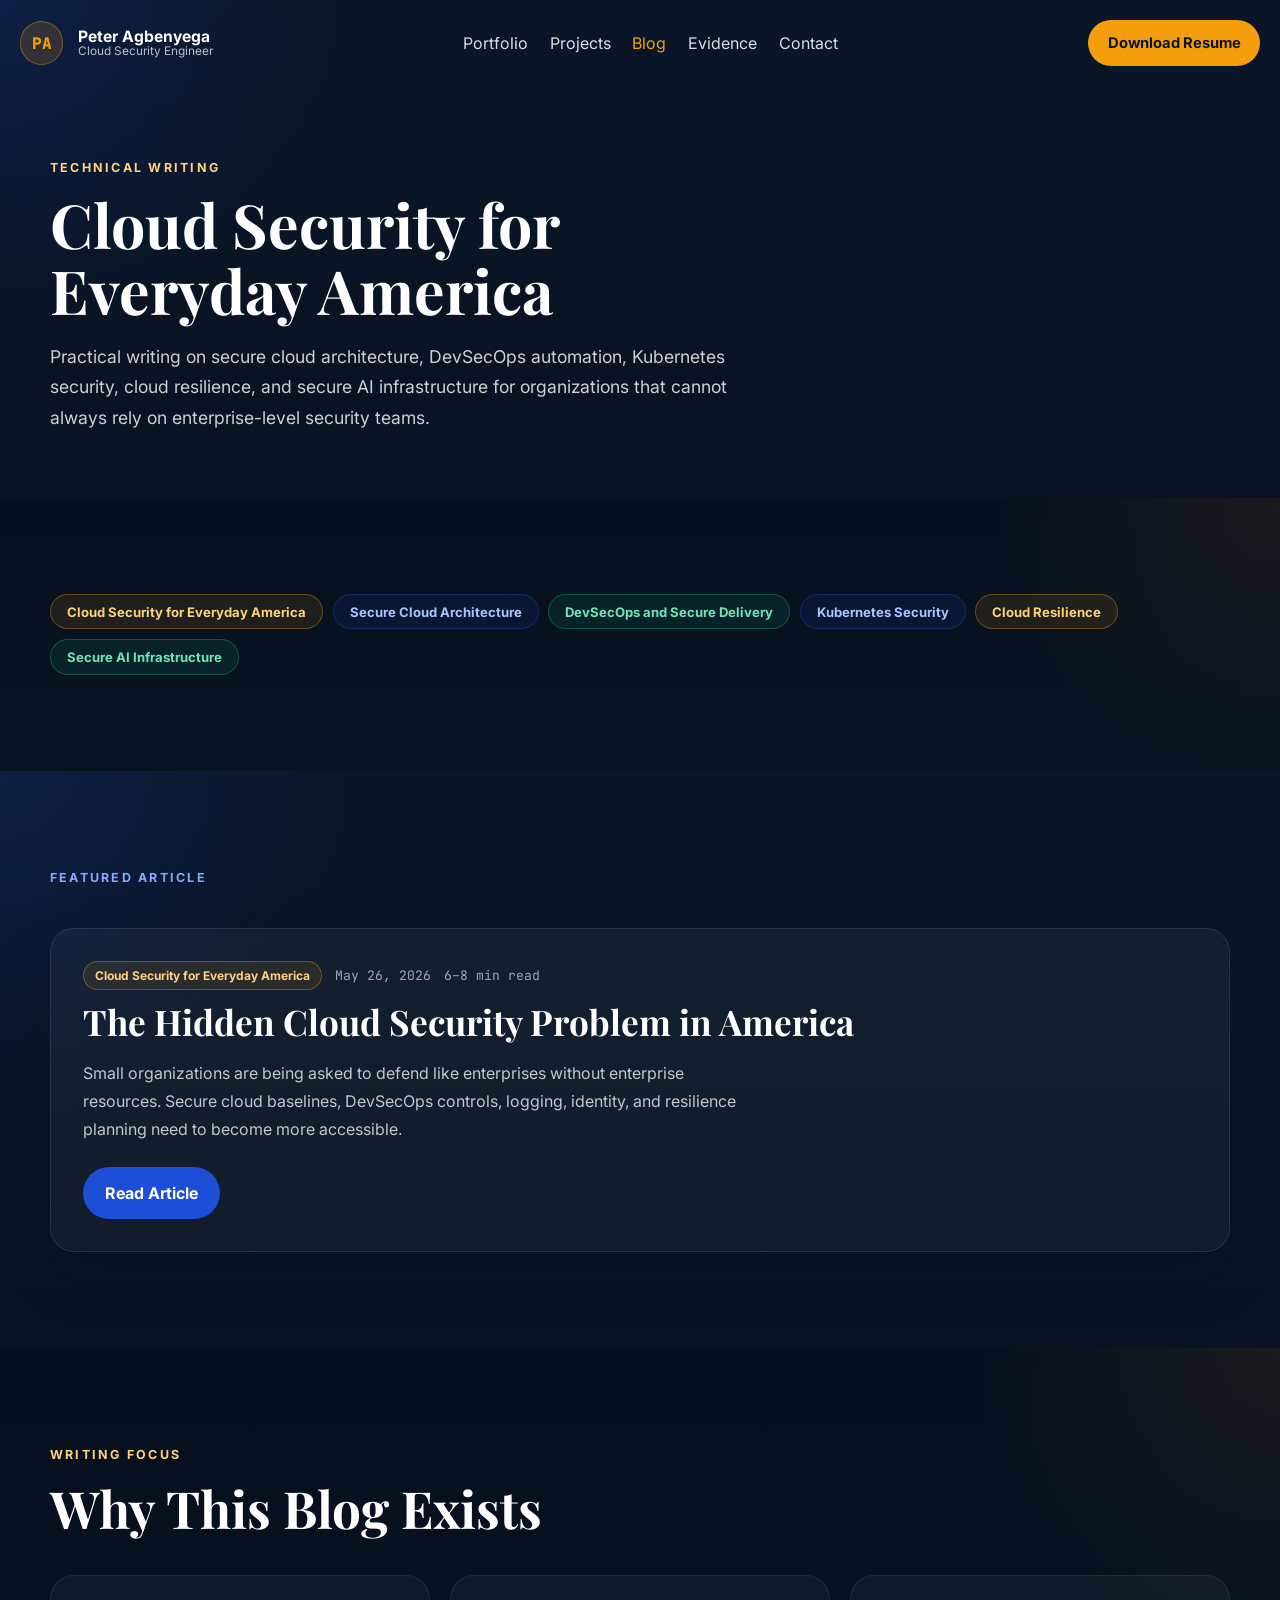
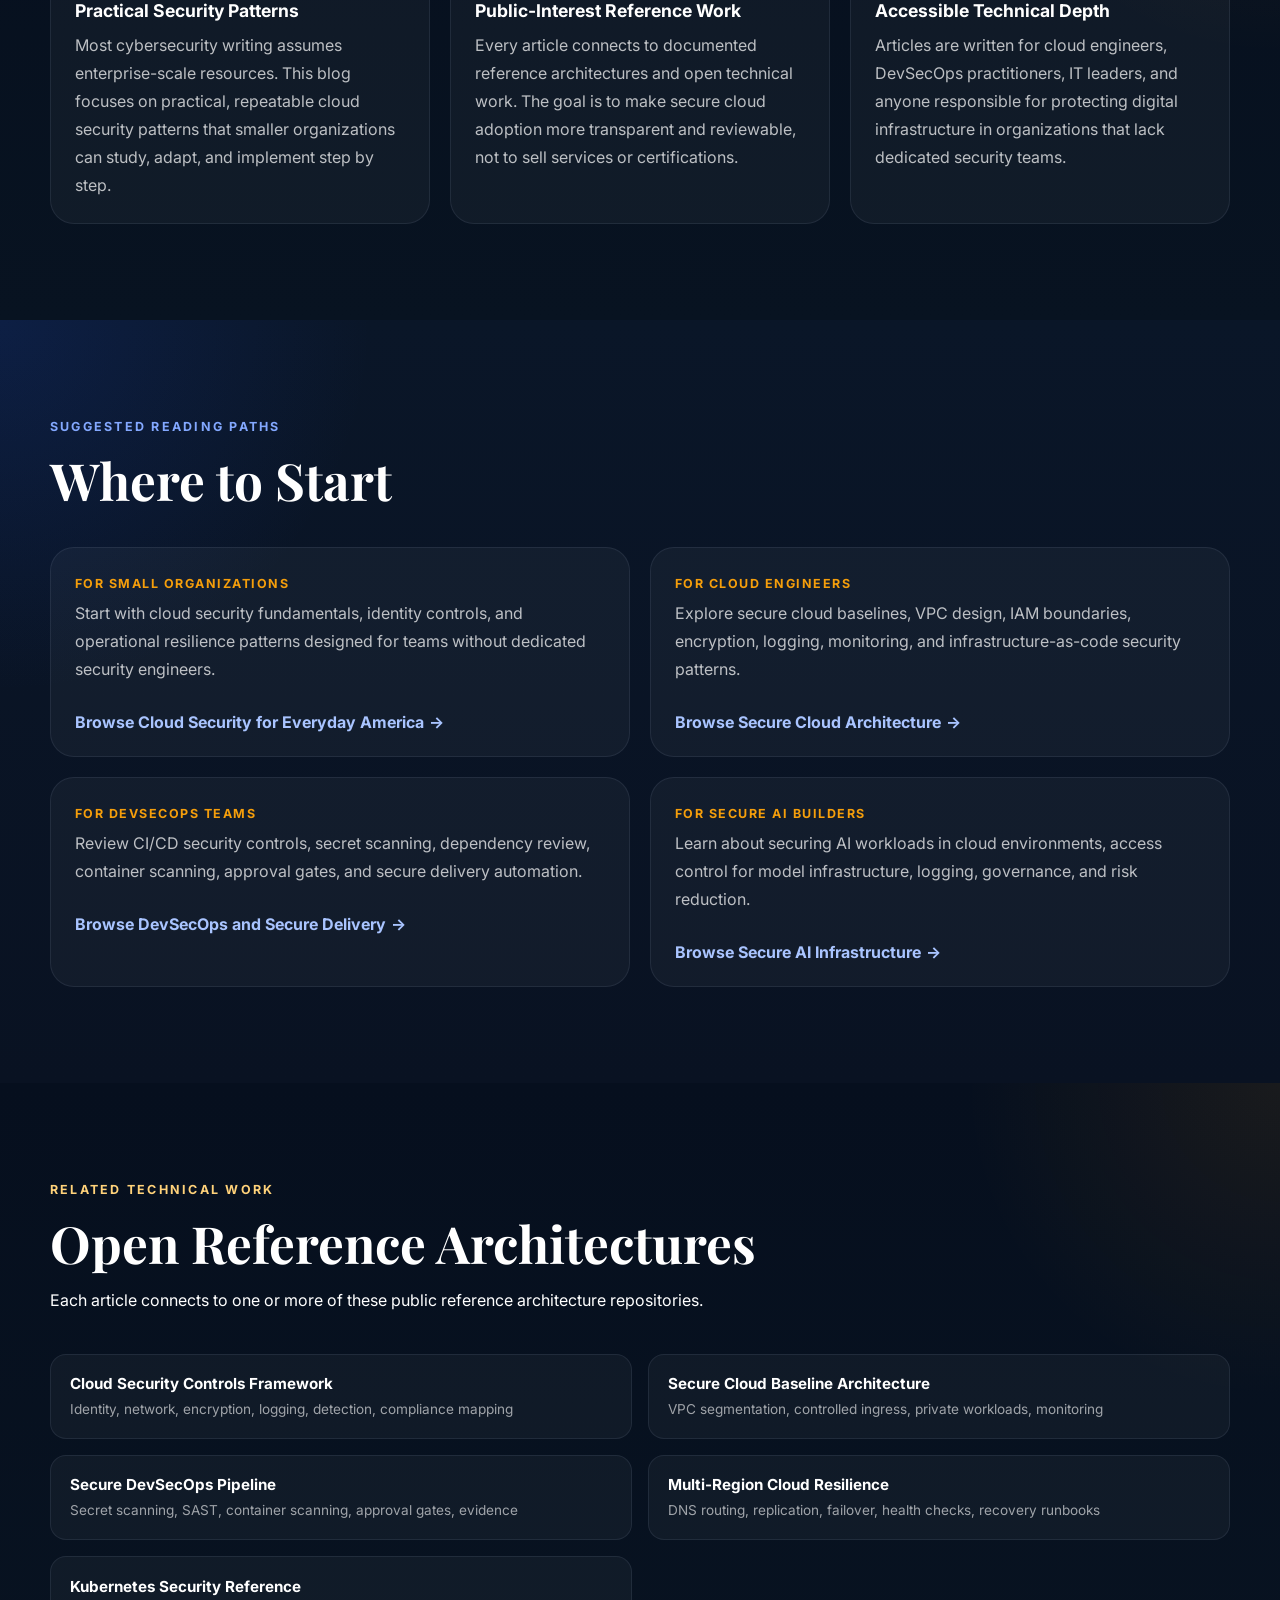
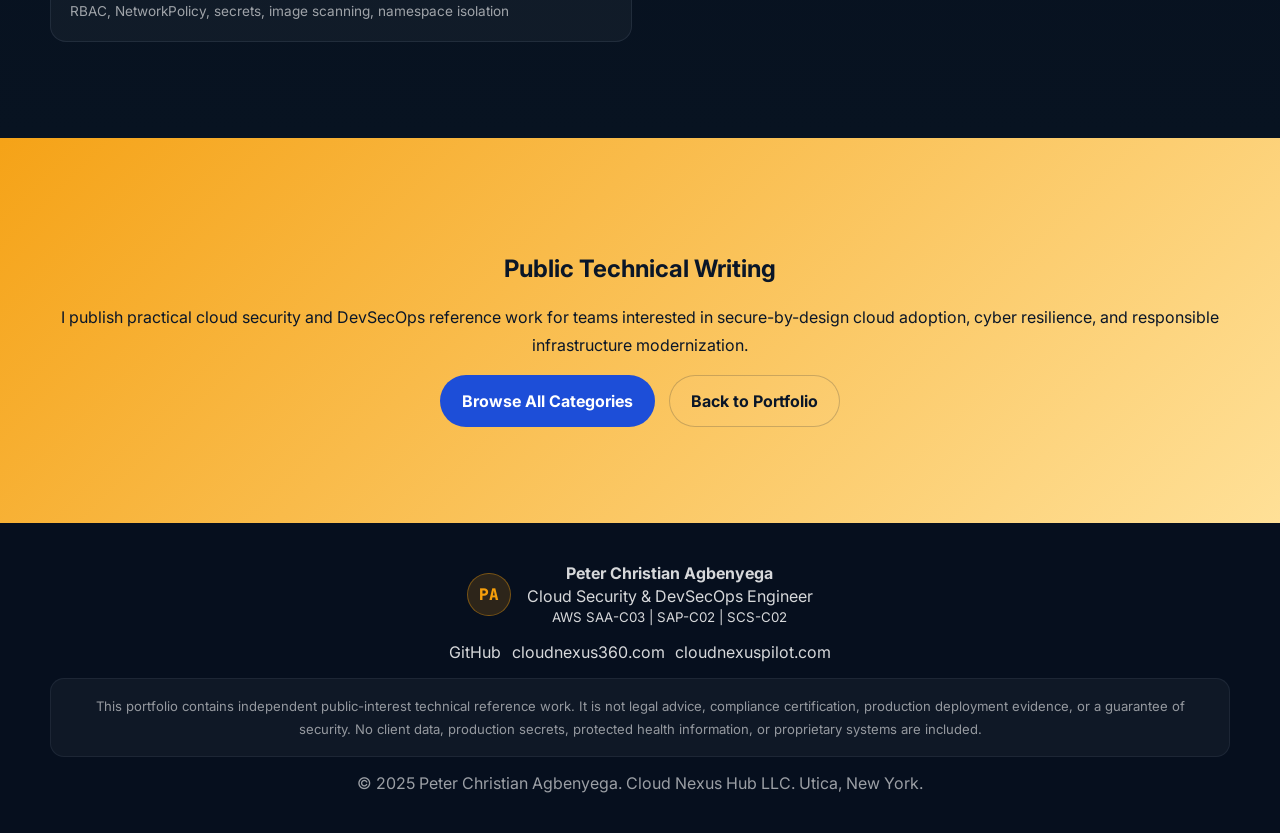
==== blog.html @ 797df0f1 "Add technical blog and upgrade portfolio evidence design" ====
<!DOCTYPE html>
<html lang="en">
  <head>
    <meta charset="UTF-8" />
    <meta name="viewport" content="width=device-width, initial-scale=1.0" />
    <title>Blog — Cloud Security for Everyday America | Peter Christian Agbenyega</title>
    <meta
      name="description"
      content="Practical cloud security, DevSecOps, Kubernetes security, resilience, and secure AI infrastructure writing by Peter Christian Agbenyega."
    />
    <meta property="og:title" content="Blog — Cloud Security for Everyday America" />
    <meta
      property="og:description"
      content="Practical cloud security, DevSecOps, Kubernetes security, resilience, and secure AI infrastructure writing by Peter Christian Agbenyega."
    />
    <meta property="og:type" content="website" />
    <meta property="og:url" content="https://petercagbenyega.com/blog.html" />
    <meta property="og:site_name" content="Peter Christian Agbenyega" />
    <meta name="twitter:card" content="summary" />
    <meta name="twitter:title" content="Blog — Cloud Security for Everyday America" />
    <meta
      name="twitter:description"
      content="Practical cloud security, DevSecOps, Kubernetes security, resilience, and secure AI infrastructure writing by Peter Christian Agbenyega."
    />
    <link rel="canonical" href="https://petercagbenyega.com/blog.html" />
    <link rel="preconnect" href="https://fonts.googleapis.com" />
    <link rel="preconnect" href="https://fonts.gstatic.com" crossorigin />
    <link
      href="https://fonts.googleapis.com/css2?family=Inter:wght@400;500;600;700;800&amp;family=JetBrains+Mono:wght@400;600&amp;family=Playfair+Display:wght@600;700;800&amp;display=swap"
      rel="stylesheet"
    />
    <link rel="stylesheet" href="style.css" />
  </head>
  <body>
    <div class="page-shell">
      <header class="site-header scrolled" id="top">
        <nav class="nav">
          <a class="brand" href="/" aria-label="Peter Agbenyega home">
            <span class="brand-mark">PA</span>
            <span class="brand-copy">
              <strong>Peter Agbenyega</strong>
              <small>Cloud Security Engineer</small>
            </span>
          </a>
          <button
            class="menu-toggle"
            type="button"
            aria-expanded="false"
            aria-controls="mobile-menu"
          >
            <span></span>
            <span></span>
            <span></span>
          </button>
          <div class="nav-links">
            <a href="/">Portfolio</a>
            <a href="/#projects">Projects</a>
            <a href="/blog.html" class="nav-active">Blog</a>
            <a href="/#evidence-portfolio">Evidence</a>
            <a href="/#contact">Contact</a>
          </div>
          <a class="button button-gold button-small" href="assets/resume/Peter_Agbenyega_Resume.pdf">
            Download Resume
          </a>
        </nav>
        <div class="mobile-menu" id="mobile-menu">
          <a href="/">Portfolio</a>
          <a href="/#projects">Projects</a>
          <a href="/blog.html" class="nav-active">Blog</a>
          <a href="/#evidence-portfolio">Evidence</a>
          <a href="/#contact">Contact</a>
          <a class="button button-gold" href="assets/resume/Peter_Agbenyega_Resume.pdf">Download Resume</a>
        </div>
      </header>

      <main>
        <section class="blog-hero section-dark">
          <div class="container">
            <p class="eyebrow eyebrow-gold">Technical Writing</p>
            <h1>Cloud Security for Everyday America</h1>
            <p class="blog-hero-subtitle">
              Practical writing on secure cloud architecture, DevSecOps automation,
              Kubernetes security, cloud resilience, and secure AI infrastructure
              for organizations that cannot always rely on enterprise-level security teams.
            </p>
          </div>
        </section>

        <section class="section section-dark-deep">
          <div class="container">
            <div class="category-chips">
              <a class="category-chip chip-gold" href="blog/categories.html#cloud-security-everyday">Cloud Security for Everyday America</a>
              <a class="category-chip chip-electric" href="blog/categories.html#secure-cloud-arch">Secure Cloud Architecture</a>
              <a class="category-chip chip-success" href="blog/categories.html#devsecops">DevSecOps and Secure Delivery</a>
              <a class="category-chip chip-electric" href="blog/categories.html#kubernetes">Kubernetes Security</a>
              <a class="category-chip chip-gold" href="blog/categories.html#resilience">Cloud Resilience</a>
              <a class="category-chip chip-success" href="blog/categories.html#secure-ai">Secure AI Infrastructure</a>
            </div>
          </div>
        </section>

        <section class="section section-dark" id="featured">
          <div class="container">
            <div class="section-heading">
              <p class="eyebrow eyebrow-electric">Featured Article</p>
            </div>
            <article class="featured-article-card">
              <div class="featured-article-meta">
                <span class="category-chip chip-gold chip-small">Cloud Security for Everyday America</span>
                <span class="article-date">May 26, 2026</span>
                <span class="article-read-time">6–8 min read</span>
              </div>
              <h2>The Hidden Cloud Security Problem in America</h2>
              <p class="featured-article-subtitle">
                Small organizations are being asked to defend like enterprises without
                enterprise resources. Secure cloud baselines, DevSecOps controls, logging,
                identity, and resilience planning need to become more accessible.
              </p>
              <a class="button button-electric" href="blog/day-1-hidden-cloud-security-gap.html">
                Read Article
              </a>
            </article>
          </div>
        </section>

        <section class="section section-dark-deep" id="writing-focus">
          <div class="container">
            <div class="section-heading">
              <p class="eyebrow eyebrow-gold">Writing Focus</p>
              <h2>Why This Blog Exists</h2>
            </div>
            <div class="writing-focus-grid">
              <article class="writing-focus-card">
                <h3>Practical Security Patterns</h3>
                <p>
                  Most cybersecurity writing assumes enterprise-scale resources. This blog
                  focuses on practical, repeatable cloud security patterns that smaller
                  organizations can study, adapt, and implement step by step.
                </p>
              </article>
              <article class="writing-focus-card">
                <h3>Public-Interest Reference Work</h3>
                <p>
                  Every article connects to documented reference architectures and open
                  technical work. The goal is to make secure cloud adoption more transparent
                  and reviewable, not to sell services or certifications.
                </p>
              </article>
              <article class="writing-focus-card">
                <h3>Accessible Technical Depth</h3>
                <p>
                  Articles are written for cloud engineers, DevSecOps practitioners, IT
                  leaders, and anyone responsible for protecting digital infrastructure in
                  organizations that lack dedicated security teams.
                </p>
              </article>
            </div>
          </div>
        </section>

        <section class="section section-dark" id="reading-paths">
          <div class="container">
            <div class="section-heading">
              <p class="eyebrow eyebrow-electric">Suggested Reading Paths</p>
              <h2>Where to Start</h2>
            </div>
            <div class="reading-path-grid">
              <article class="reading-path-card">
                <span class="reading-path-label">For Small Organizations</span>
                <p>
                  Start with cloud security fundamentals, identity controls, and operational
                  resilience patterns designed for teams without dedicated security engineers.
                </p>
                <a class="text-link" href="blog/categories.html#cloud-security-everyday">
                  Browse Cloud Security for Everyday America
                </a>
              </article>
              <article class="reading-path-card">
                <span class="reading-path-label">For Cloud Engineers</span>
                <p>
                  Explore secure cloud baselines, VPC design, IAM boundaries, encryption,
                  logging, monitoring, and infrastructure-as-code security patterns.
                </p>
                <a class="text-link" href="blog/categories.html#secure-cloud-arch">
                  Browse Secure Cloud Architecture
                </a>
              </article>
              <article class="reading-path-card">
                <span class="reading-path-label">For DevSecOps Teams</span>
                <p>
                  Review CI/CD security controls, secret scanning, dependency review,
                  container scanning, approval gates, and secure delivery automation.
                </p>
                <a class="text-link" href="blog/categories.html#devsecops">
                  Browse DevSecOps and Secure Delivery
                </a>
              </article>
              <article class="reading-path-card">
                <span class="reading-path-label">For Secure AI Builders</span>
                <p>
                  Learn about securing AI workloads in cloud environments, access control
                  for model infrastructure, logging, governance, and risk reduction.
                </p>
                <a class="text-link" href="blog/categories.html#secure-ai">
                  Browse Secure AI Infrastructure
                </a>
              </article>
            </div>
          </div>
        </section>

        <section class="section section-dark-deep" id="related-work">
          <div class="container">
            <div class="section-heading">
              <p class="eyebrow eyebrow-gold">Related Technical Work</p>
              <h2>Open Reference Architectures</h2>
              <p>
                Each article connects to one or more of these public reference
                architecture repositories.
              </p>
            </div>
            <div class="related-work-grid">
              <a class="related-work-card" href="https://github.com/Peter-Agbenyega/cloud-security-controls-framework">
                <strong>Cloud Security Controls Framework</strong>
                <span>Identity, network, encryption, logging, detection, compliance mapping</span>
              </a>
              <a class="related-work-card" href="https://github.com/Peter-Agbenyega/secure-cloud-baseline-architecture">
                <strong>Secure Cloud Baseline Architecture</strong>
                <span>VPC segmentation, controlled ingress, private workloads, monitoring</span>
              </a>
              <a class="related-work-card" href="https://github.com/Peter-Agbenyega/secure-devsecops-pipeline-reference-architecture">
                <strong>Secure DevSecOps Pipeline</strong>
                <span>Secret scanning, SAST, container scanning, approval gates, evidence</span>
              </a>
              <a class="related-work-card" href="https://github.com/Peter-Agbenyega/multi-region-cloud-resilience-architecture">
                <strong>Multi-Region Cloud Resilience</strong>
                <span>DNS routing, replication, failover, health checks, recovery runbooks</span>
              </a>
              <a class="related-work-card" href="https://github.com/Peter-Agbenyega/kubernetes-security-reference-architecture">
                <strong>Kubernetes Security Reference</strong>
                <span>RBAC, NetworkPolicy, secrets, image scanning, namespace isolation</span>
              </a>
            </div>
          </div>
        </section>

        <section class="section section-gold" id="blog-cta">
          <div class="container contact-section">
            <h2>Public Technical Writing</h2>
            <p>
              I publish practical cloud security and DevSecOps reference work for teams
              interested in secure-by-design cloud adoption, cyber resilience, and
              responsible infrastructure modernization.
            </p>
            <div class="cta-row" style="justify-content: center;">
              <a class="button button-electric" href="blog/categories.html">Browse All Categories</a>
              <a class="button button-outline" style="border-color: rgba(10,22,40,0.2); color: var(--navy);" href="/">Back to Portfolio</a>
            </div>
          </div>
        </section>
      </main>

      <footer class="site-footer">
        <div class="container">
          <div class="footer-brand">
            <span class="brand-mark">PA</span>
            <div>
              <strong>Peter Christian Agbenyega</strong>
              <p>Cloud Security &amp; DevSecOps Engineer</p>
              <small>AWS SAA-C03 | SAP-C02 | SCS-C02</small>
            </div>
          </div>
          <div class="footer-links">
            <a href="https://github.com/Peter-Agbenyega">GitHub</a>
            <a href="https://cloudnexus360.com">cloudnexus360.com</a>
            <a href="https://cloudnexuspilot.com">cloudnexuspilot.com</a>
          </div>
          <p class="footer-disclaimer">
            This portfolio contains independent public-interest technical reference work. It is
            not legal advice, compliance certification, production deployment
            evidence, or a guarantee of security. No client data, production secrets, protected
            health information, or proprietary systems are included.
          </p>
          <p class="footer-note">
            &copy; 2025 Peter Christian Agbenyega. Cloud Nexus Hub LLC. Utica, New York.
          </p>
        </div>
      </footer>
    </div>
    <script src="script.js"></script>
  </body>
</html>
---- style.css ----
:root {
  --navy: #0a1628;
  --navy-deep: #060f1e;
  --electric: #1d4ed8;
  --gold: #f59e0b;
  --white: #ffffff;
  --off-white: #f8fafc;
  --success: #10b981;
  --text: #1e293b;
  --muted: #64748b;
  --line: rgba(148, 163, 184, 0.18);
  --shadow: 0 22px 60px rgba(6, 15, 30, 0.18);
  --radius: 24px;
  --radius-sm: 16px;
  --transition: 240ms ease;
}

*,
*::before,
*::after {
  box-sizing: border-box;
}

html {
  scroll-behavior: smooth;
}

body {
  margin: 0;
  font-family: "Inter", sans-serif;
  color: var(--text);
  background:
    radial-gradient(circle at top right, rgba(29, 78, 216, 0.06), transparent 30%),
    linear-gradient(180deg, #ffffff 0%, var(--off-white) 100%);
  overflow-x: hidden;
}

a {
  color: inherit;
  text-decoration: none;
}

img,
svg {
  display: block;
  max-width: 100%;
}

.page-shell {
  min-height: 100vh;
}

.container {
  width: min(1180px, calc(100% - 2rem));
  margin: 0 auto;
}

.section {
  padding: 6rem 0;
  position: relative;
}

.section-light {
  background: var(--off-white);
}

.section-dark {
  background:
    radial-gradient(circle at top left, rgba(29, 78, 216, 0.16), transparent 25%),
    linear-gradient(180deg, var(--navy) 0%, #091222 100%);
  color: var(--white);
}

.section-dark-deep {
  background:
    radial-gradient(circle at top right, rgba(245, 158, 11, 0.08), transparent 22%),
    linear-gradient(180deg, var(--navy-deep) 0%, #081321 100%);
  color: var(--white);
}

.section-gold {
  background:
    linear-gradient(135deg, rgba(245, 158, 11, 0.95), rgba(255, 223, 147, 0.96));
  color: var(--navy);
}

.section-heading {
  max-width: 780px;
  margin-bottom: 2.5rem;
}

.section-heading h2,
.content-panel h2,
.hero-copy h1 {
  font-family: "Playfair Display", serif;
  line-height: 1.04;
  margin: 0;
}

.section-heading h2,
.content-panel h2 {
  font-size: clamp(2rem, 4vw, 3.35rem);
  margin-bottom: 1rem;
}

.section-heading p,
.content-panel p,
.hero-copy p,
.project-card p,
.commercial-card p,
.repo-card p,
.contact-section p {
  line-height: 1.75;
}

.eyebrow {
  margin: 0 0 1rem;
  text-transform: uppercase;
  letter-spacing: 0.18em;
  font-size: 0.78rem;
  font-weight: 700;
  color: var(--muted);
}

.eyebrow-gold {
  color: #ffd27a;
}

.eyebrow-electric {
  color: #83a8ff;
}

.site-header {
  position: fixed;
  inset: 0 0 auto;
  z-index: 20;
  transition: background var(--transition), box-shadow var(--transition), backdrop-filter var(--transition);
}

.site-header.scrolled {
  background: rgba(6, 15, 30, 0.92);
  backdrop-filter: blur(14px);
  box-shadow: 0 12px 30px rgba(6, 15, 30, 0.28);
}

.nav {
  width: min(1240px, calc(100% - 2rem));
  margin: 0 auto;
  min-height: 86px;
  display: flex;
  align-items: center;
  justify-content: space-between;
  gap: 1rem;
}

.brand {
  display: flex;
  align-items: center;
  gap: 0.9rem;
  color: var(--white);
  min-width: 0;
}

.brand-mark {
  width: 2.7rem;
  height: 2.7rem;
  border-radius: 999px;
  display: inline-grid;
  place-items: center;
  background: rgba(245, 158, 11, 0.16);
  border: 1px solid rgba(245, 158, 11, 0.38);
  color: var(--gold);
  font-weight: 800;
  font-family: "JetBrains Mono", monospace;
}

.brand-copy {
  display: grid;
  line-height: 1.1;
}

.brand-copy strong {
  font-size: 0.98rem;
}

.brand-copy small {
  color: rgba(255, 255, 255, 0.72);
  font-size: 0.74rem;
}

.nav-links {
  display: flex;
  align-items: center;
  gap: 1.35rem;
  color: rgba(255, 255, 255, 0.86);
}

.nav-links a:hover,
.text-link:hover,
.contact-inline a:hover,
.footer-links a:hover {
  color: var(--gold);
}

.button {
  display: inline-flex;
  align-items: center;
  justify-content: center;
  border-radius: 999px;
  padding: 0.95rem 1.3rem;
  border: 1px solid transparent;
  transition: transform var(--transition), background var(--transition), border-color var(--transition), color var(--transition);
  font-weight: 700;
}

.button:hover {
  transform: translateY(-2px);
}

.button-small {
  padding: 0.8rem 1.15rem;
  font-size: 0.92rem;
}

.button-gold {
  background: var(--gold);
  color: var(--navy);
}

.button-electric {
  background: var(--electric);
  color: var(--white);
}

.button-outline {
  border-color: rgba(255, 255, 255, 0.22);
  background: rgba(255, 255, 255, 0.03);
  color: var(--white);
}

.menu-toggle,
.mobile-menu {
  display: none;
}

.hero {
  min-height: 100vh;
  display: flex;
  align-items: center;
  overflow: hidden;
  padding-top: 7rem;
  padding-bottom: 4rem;
}

.hero-network {
  position: absolute;
  inset: 0;
  opacity: 0.7;
}

#particle-network {
  width: 100%;
  height: 100%;
}

.hero-grid {
  position: relative;
  z-index: 1;
  display: grid;
  grid-template-columns: minmax(0, 1.3fr) minmax(320px, 0.9fr);
  gap: 2rem;
  align-items: center;
}

.hero-copy h1 {
  font-size: clamp(3rem, 8vw, 5.6rem);
  color: var(--white);
  margin-bottom: 1rem;
}

.hero-subtitle {
  font-size: clamp(1.25rem, 2.8vw, 1.75rem);
  font-weight: 700;
  color: #7ea4ff;
  margin: 0 0 1.5rem;
}

.badge-row,
.tech-badges,
.project-meta,
.repo-meta,
.contact-inline,
.footer-links {
  display: flex;
  flex-wrap: wrap;
  gap: 0.65rem;
}

.badge,
.tech-badges span,
.tag,
.repo-meta span {
  border-radius: 999px;
  padding: 0.5rem 0.8rem;
  font-size: 0.82rem;
  border: 1px solid rgba(148, 163, 184, 0.22);
}

.badge {
  background: rgba(255, 255, 255, 0.06);
  color: rgba(255, 255, 255, 0.92);
}

.hero-mission {
  color: rgba(255, 255, 255, 0.85);
  max-width: 48rem;
  margin: 1.6rem 0 2rem;
  font-size: 1.04rem;
}

.cta-row,
.center-actions {
  display: flex;
  flex-wrap: wrap;
  gap: 0.9rem;
}

.hero-stats {
  display: grid;
  grid-template-columns: repeat(2, minmax(0, 1fr));
  gap: 1rem;
}

.stat-card {
  background: rgba(255, 255, 255, 0.05);
  border: 1px solid rgba(148, 163, 184, 0.16);
  padding: 1.35rem;
  border-radius: var(--radius-sm);
  box-shadow: var(--shadow);
}

.stat-card-gold {
  border-color: rgba(245, 158, 11, 0.44);
}

.stat-card-electric {
  border-color: rgba(29, 78, 216, 0.44);
}

.stat-card-success {
  border-color: rgba(16, 185, 129, 0.44);
}

.stat-card-slate {
  border-color: rgba(255, 255, 255, 0.14);
}

.stat-number {
  font-size: clamp(2rem, 4vw, 3rem);
  color: var(--white);
  display: block;
  font-weight: 800;
}

.stat-text {
  font-family: "Playfair Display", serif;
}

.stat-label {
  display: block;
  color: var(--white);
  font-weight: 700;
  margin-top: 0.4rem;
}

.stat-card small {
  color: rgba(255, 255, 255, 0.68);
  display: block;
  margin-top: 0.4rem;
}

.two-column {
  display: grid;
  grid-template-columns: repeat(2, minmax(0, 1fr));
  gap: 1.5rem;
}

.content-panel,
.project-card,
.commercial-card,
.repo-card,
.profile-panel,
.pipeline-shell {
  border-radius: var(--radius);
  border: 1px solid var(--line);
  box-shadow: var(--shadow);
}

.content-panel {
  background: var(--white);
  padding: 2rem;
}

.content-panel-accent {
  background:
    radial-gradient(circle at top right, rgba(29, 78, 216, 0.08), transparent 30%),
    #fdfefe;
}

.impact-stats {
  display: grid;
  grid-template-columns: repeat(3, minmax(0, 1fr));
  gap: 1rem;
  margin-top: 1.5rem;
}

.impact-stats div {
  padding: 1.15rem;
  border-radius: 18px;
  background: #fff8e8;
  border: 1px solid rgba(245, 158, 11, 0.16);
}

.impact-stats strong {
  display: block;
  font-size: 1.75rem;
  color: #b45309;
  margin-bottom: 0.35rem;
}

.source-note {
  display: flex;
  flex-wrap: wrap;
  gap: 0.65rem;
  margin-top: 1.5rem;
  font-size: 0.83rem;
  color: var(--muted);
}

.source-note a {
  color: var(--electric);
}

.source-note-wide {
  color: rgba(255, 255, 255, 0.76);
}

.source-note-wide a {
  color: #a9c4ff;
}

.project-grid,
.commercial-grid,
.evidence-grid,
.repo-grid,
.contact-grid {
  display: grid;
  gap: 1.25rem;
}

.project-grid,
.repo-grid {
  grid-template-columns: repeat(2, minmax(0, 1fr));
}

.commercial-grid {
  grid-template-columns: repeat(2, minmax(0, 1fr));
}

.evidence-grid {
  grid-template-columns: repeat(3, minmax(0, 1fr));
}

.project-card {
  background: rgba(255, 255, 255, 0.05);
  padding: 0 1.35rem 1.35rem;
  position: relative;
  overflow: hidden;
  transition: transform var(--transition), box-shadow var(--transition), border-color var(--transition);
}

.project-card:hover {
  transform: translateY(-8px);
  border-color: rgba(245, 158, 11, 0.4);
  box-shadow: 0 30px 70px rgba(245, 158, 11, 0.12);
}

.project-card-top {
  height: 4px;
  border-radius: 0 0 999px 999px;
  margin: 0 -1.35rem 1.25rem;
}

.border-electric {
  background: linear-gradient(90deg, #1d4ed8, #8bb0ff);
}

.border-success {
  background: linear-gradient(90deg, #10b981, #97f0cc);
}

.border-gold {
  background: linear-gradient(90deg, #f59e0b, #ffd27a);
}

.project-card h3,
.commercial-card h3,
.repo-card h3,
.pipeline-columns h3 {
  margin: 0 0 0.8rem;
}

.project-card h3 {
  color: var(--white);
  font-family: "Playfair Display", serif;
  font-size: 1.5rem;
}

.project-alias,
.repo-alias {
  margin: 0 0 0.75rem;
  font: 600 0.8rem/1.4 "JetBrains Mono", monospace;
  letter-spacing: 0.02em;
  color: rgba(169, 196, 255, 0.82);
}

.project-card p,
.commercial-card p,
.repo-card p {
  color: rgba(255, 255, 255, 0.78);
}

.tech-badges span,
.tag {
  background: rgba(255, 255, 255, 0.06);
  color: rgba(255, 255, 255, 0.88);
}

.tag-gold {
  background: rgba(245, 158, 11, 0.14);
  border-color: rgba(245, 158, 11, 0.34);
}

.tag-success {
  background: rgba(16, 185, 129, 0.14);
  border-color: rgba(16, 185, 129, 0.34);
}

.tag-electric {
  background: rgba(29, 78, 216, 0.14);
  border-color: rgba(29, 78, 216, 0.34);
}

.tag-outline-gold {
  border-color: rgba(245, 158, 11, 0.38);
  color: #ffd27a;
}

.project-diagram {
  background: rgba(6, 15, 30, 0.68);
  border-radius: 18px;
  padding: 0.7rem;
  margin-bottom: 1.15rem;
  border: 1px solid rgba(148, 163, 184, 0.14);
}

.project-diagram svg {
  width: 100%;
  height: auto;
}

.project-diagram text {
  font: 600 10px/1.2 "JetBrains Mono", monospace;
  fill: rgba(255, 255, 255, 0.86);
}

.project-diagram .diagram-title {
  font: 700 12px/1.2 "JetBrains Mono", monospace;
  letter-spacing: 0.04em;
  fill: #ffd27a;
}

.project-diagram .diagram-label {
  font: 600 9px/1.2 "JetBrains Mono", monospace;
  fill: rgba(169, 196, 255, 0.9);
}

.diagram-caption {
  margin: 0 0 0.9rem;
  font-size: 0.8rem;
  color: rgba(255, 255, 255, 0.62);
}

.diagram-node,
.diagram-layer {
  fill: rgba(29, 78, 216, 0.12);
  stroke: rgba(125, 164, 255, 0.82);
  stroke-width: 1.4;
}

.diagram-node-gold {
  fill: rgba(245, 158, 11, 0.1);
  stroke: rgba(245, 158, 11, 0.86);
}

.diagram-node-success,
.diagram-layer {
  fill: rgba(16, 185, 129, 0.08);
  stroke: rgba(16, 185, 129, 0.8);
}

.diagram-arrow {
  fill: none;
  stroke: rgba(255, 255, 255, 0.74);
  stroke-width: 1.7;
  stroke-linecap: round;
}

.diagram-arrow.dashed {
  stroke-dasharray: 5 4;
}

.aws-boundary,
.zone,
.tier,
.service-box,
.service-node,
.gateway,
.mini-stage {
  fill: rgba(29, 78, 216, 0.12);
  stroke: rgba(125, 164, 255, 0.9);
  stroke-width: 1.6;
}

.public-tier,
.gold-stage,
.gateway,
.security-icon path:first-child {
  fill: rgba(245, 158, 11, 0.1);
  stroke: rgba(245, 158, 11, 0.88);
}

.private-tier,
.electric-stage,
.module-box,
.control-plane,
.pipeline-box {
  fill: rgba(29, 78, 216, 0.12);
}

.data-tier,
.state-box,
.monitor-box,
.region-box,
.success-stage {
  fill: rgba(16, 185, 129, 0.08);
  stroke: rgba(16, 185, 129, 0.85);
}

.org-box,
.policy-box,
.client-box {
  fill: rgba(245, 158, 11, 0.08);
}

.arrow-line {
  fill: none;
  stroke: rgba(255, 255, 255, 0.76);
  stroke-width: 1.8;
  stroke-linecap: round;
}

.arrow-line.dashed {
  stroke-dasharray: 5 4;
}

.security-icon path {
  fill: none;
  stroke: rgba(245, 158, 11, 0.88);
  stroke-width: 1.5;
  stroke-linejoin: round;
}

.project-diagram .flow-step {
  transition: transform var(--transition), filter var(--transition), opacity var(--transition);
  transform-origin: center;
}

.project-card:hover .project-diagram .flow-step {
  animation: pulse-step 2.4s linear infinite;
}

.project-card:hover .project-diagram .flow-step:nth-child(2n) {
  animation-delay: 0.18s;
}

.project-card:hover .project-diagram .flow-step:nth-child(3n) {
  animation-delay: 0.36s;
}

@keyframes pulse-step {
  0%,
  100% {
    opacity: 0.85;
    filter: drop-shadow(0 0 0 rgba(245, 158, 11, 0));
    transform: scale(1);
  }
  50% {
    opacity: 1;
    filter: drop-shadow(0 0 10px rgba(245, 158, 11, 0.24));
    transform: scale(1.03);
  }
}

.text-link {
  display: inline-flex;
  align-items: center;
  gap: 0.3rem;
  margin-top: 1rem;
  color: #a9c4ff;
  font-weight: 700;
}

.text-link::after {
  content: "->";
}

.pipeline-shell {
  padding: 1.5rem;
  background: rgba(255, 255, 255, 0.04);
}

.pipeline-track {
  display: grid;
  grid-template-columns: repeat(15, minmax(0, 1fr));
  gap: 0.7rem;
  align-items: center;
}

.pipeline-stage {
  background: rgba(255, 255, 255, 0.05);
  border: 1px solid rgba(148, 163, 184, 0.16);
  border-radius: 18px;
  padding: 1rem 0.8rem;
  min-height: 124px;
  display: grid;
  align-content: start;
  gap: 0.4rem;
  transition: transform var(--transition), border-color var(--transition), background var(--transition);
}

.pipeline-stage.active {
  transform: translateY(-4px);
  border-color: rgba(245, 158, 11, 0.5);
  background: rgba(245, 158, 11, 0.08);
}

.pipeline-stage.stage-electric.active {
  border-color: rgba(29, 78, 216, 0.5);
  background: rgba(29, 78, 216, 0.12);
}

.pipeline-stage.stage-success.active {
  border-color: rgba(16, 185, 129, 0.5);
  background: rgba(16, 185, 129, 0.12);
}

.pipeline-stage strong,
.pipeline-stage small {
  color: var(--white);
}

.pipeline-icon {
  width: 2rem;
  height: 2rem;
  border-radius: 999px;
  display: inline-grid;
  place-items: center;
  background: rgba(255, 255, 255, 0.1);
  font-family: "JetBrains Mono", monospace;
}

.pipeline-connector {
  text-align: center;
  color: rgba(255, 255, 255, 0.56);
  font-size: 0.78rem;
}

.pipeline-columns {
  display: grid;
  grid-template-columns: repeat(3, minmax(0, 1fr));
  gap: 1rem;
  margin-top: 1.5rem;
}

.pipeline-columns div {
  padding: 1.2rem;
  border-radius: 18px;
  background: rgba(255, 255, 255, 0.04);
  border: 1px solid rgba(148, 163, 184, 0.12);
}

.pipeline-columns ul,
.evidence-card ul {
  margin: 0;
  padding-left: 1.15rem;
}

.cert-list,
.skill-group {
  display: grid;
  gap: 1rem;
}

.cert-card {
  padding: 1.2rem;
  border-radius: 18px;
  border: 1px solid rgba(148, 163, 184, 0.18);
  background: #ffffff;
}

.cert-gold {
  border-color: rgba(245, 158, 11, 0.36);
}

.cert-electric {
  border-color: rgba(29, 78, 216, 0.34);
}

.cert-card strong,
.education-box strong {
  display: block;
  margin-bottom: 0.4rem;
}

.cert-card span,
.cert-card small,
.education-box span,
.education-box small {
  display: block;
  color: var(--muted);
}

.skill-group h3 {
  margin: 0;
}

.skill-bar {
  display: grid;
  grid-template-columns: minmax(0, 220px) minmax(0, 1fr) 54px;
  align-items: center;
  gap: 0.85rem;
}

.skill-bar span {
  font-size: 0.95rem;
  font-weight: 600;
}

.skill-bar div {
  height: 10px;
  border-radius: 999px;
  overflow: hidden;
  background: rgba(148, 163, 184, 0.18);
}

.skill-bar i {
  display: block;
  width: 0;
  height: 100%;
  border-radius: inherit;
  background: linear-gradient(90deg, var(--electric), var(--gold));
  transition: width 1s cubic-bezier(0.2, 0.8, 0.2, 1);
}

.education-box {
  margin-top: 1.5rem;
  padding: 1.35rem;
  border-radius: 18px;
  background: linear-gradient(135deg, rgba(29, 78, 216, 0.08), rgba(245, 158, 11, 0.1));
  border: 1px solid rgba(29, 78, 216, 0.16);
}

.commercial-card,
.repo-card,
.profile-panel {
  background: rgba(255, 255, 255, 0.05);
  padding: 1.5rem;
}

.impact-banner {
  margin-top: 1.5rem;
  padding: 1.3rem 1.4rem;
  text-align: center;
  border-radius: var(--radius);
  background: linear-gradient(135deg, #ffd27a, #ffe8b2);
  color: var(--navy);
  font-weight: 700;
  box-shadow: var(--shadow);
}

.evidence-card {
  padding: 1.45rem;
  border-radius: var(--radius);
  background: rgba(255, 255, 255, 0.04);
  border: 1px solid rgba(148, 163, 184, 0.12);
}

.evidence-icon {
  display: inline-grid;
  place-items: center;
  width: 2.7rem;
  height: 2.7rem;
  border-radius: 999px;
  margin-bottom: 1rem;
  font-family: "JetBrains Mono", monospace;
  color: var(--gold);
  background: rgba(245, 158, 11, 0.12);
}

.repo-card {
  background: #ffffff;
  color: var(--text);
}

.repo-card p {
  color: var(--muted);
}

.repo-card .repo-alias {
  color: var(--electric);
}

.repo-meta span {
  background: rgba(29, 78, 216, 0.08);
  color: var(--text);
  border-color: rgba(29, 78, 216, 0.1);
}

.open-source-note {
  margin-top: 1.6rem;
  color: var(--muted);
}

.about-grid {
  align-items: center;
}

.profile-panel {
  color: var(--white);
  text-align: center;
}

.profile-placeholder {
  width: min(320px, 70vw);
  aspect-ratio: 1;
  margin: 0 auto 1.25rem;
  border-radius: 50%;
  display: grid;
  place-items: center;
  background:
    radial-gradient(circle at 30% 30%, rgba(245, 158, 11, 0.18), transparent 30%),
    linear-gradient(180deg, #0f2748, #081321);
  border: 2px solid rgba(245, 158, 11, 0.6);
  font: 700 4rem/1 "Playfair Display", serif;
  color: #ffd27a;
}

.contact-inline a {
  color: #a9c4ff;
  font-weight: 700;
}

.contact-section {
  text-align: center;
}

.contact-grid {
  grid-template-columns: repeat(3, minmax(0, 1fr));
  margin-top: 1.5rem;
}

.contact-card {
  background: rgba(10, 22, 40, 0.08);
  border: 1px solid rgba(10, 22, 40, 0.12);
  border-radius: 22px;
  padding: 1.35rem;
  display: grid;
  gap: 0.4rem;
  transition: transform var(--transition), background var(--transition);
}

.contact-card:hover {
  transform: translateY(-4px);
  background: rgba(10, 22, 40, 0.12);
}

.site-footer {
  padding: 2.5rem 0;
  background: var(--navy-deep);
  color: rgba(255, 255, 255, 0.84);
}

.footer-brand {
  display: flex;
  align-items: center;
  gap: 1rem;
  justify-content: center;
  text-align: center;
  margin-bottom: 1rem;
}

.footer-brand p,
.footer-note {
  margin: 0.2rem 0 0;
}

.footer-links {
  justify-content: center;
  margin-bottom: 1rem;
}

.footer-note {
  text-align: center;
  color: rgba(255, 255, 255, 0.6);
}

.reveal {
  opacity: 0;
  transform: translateY(28px);
  transition: opacity 0.8s ease, transform 0.8s ease;
}

.reveal.visible {
  opacity: 1;
  transform: translateY(0);
}

@media (max-width: 1080px) {
  .hero-grid,
  .two-column,
  .project-grid,
  .commercial-grid,
  .evidence-grid,
  .repo-grid,
  .contact-grid,
  .pipeline-columns {
    grid-template-columns: 1fr;
  }

  .hero-stats,
  .impact-stats {
    grid-template-columns: repeat(2, minmax(0, 1fr));
  }

  .pipeline-track {
    grid-template-columns: 1fr;
  }

  .pipeline-connector {
    padding: 0.25rem 0;
  }
}

@media (max-width: 820px) {
  .nav {
    display: grid;
    grid-template-columns: minmax(0, 1fr) auto;
  }

  .brand {
    min-width: 0;
    overflow: hidden;
  }

  .nav-links,
  .nav .button-small {
    display: none;
  }

  .menu-toggle {
    display: inline-grid;
    gap: 0.28rem;
    background: transparent;
    border: 1px solid rgba(255, 255, 255, 0.18);
    border-radius: 999px;
    width: 2.7rem;
    height: 2.7rem;
    place-items: center;
    padding: 0;
    margin-left: auto;
  }

  .menu-toggle span {
    width: 1.55rem;
    height: 2px;
    background: var(--white);
    border-radius: 999px;
  }

  .mobile-menu {
    position: fixed;
    inset: 86px 1rem auto;
    display: grid;
    gap: 1rem;
    padding: 1.4rem;
    border-radius: 24px;
    background: rgba(6, 15, 30, 0.96);
    border: 1px solid rgba(148, 163, 184, 0.12);
    transform: translateY(-10px);
    opacity: 0;
    pointer-events: none;
    transition: opacity var(--transition), transform var(--transition);
  }

  .mobile-menu.open {
    opacity: 1;
    pointer-events: auto;
    transform: translateY(0);
  }

  .mobile-menu a {
    color: var(--white);
    font-weight: 600;
  }

  .hero-stats,
  .impact-stats {
    grid-template-columns: 1fr;
  }

  .skill-bar {
    grid-template-columns: 1fr;
  }
}

@media (max-width: 640px) {
  .nav {
    width: calc(100% - 1.25rem);
  }

  .container {
    width: calc(100% - 2.5rem);
  }

  .section {
    padding: 4.5rem 0;
  }

  .hero {
    padding-top: 6rem;
  }

  .content-panel,
  .project-card,
  .commercial-card,
  .repo-card,
  .pipeline-shell,
  .profile-panel {
    padding: 1.25rem;
  }

  .project-card {
    padding-top: 0;
  }

  .brand-copy small {
    display: none;
  }

  .brand-copy strong {
    font-size: 0.92rem;
    white-space: nowrap;
    overflow: hidden;
    text-overflow: ellipsis;
  }

  .hero-copy h1 {
    font-size: clamp(2.55rem, 13vw, 3.8rem);
  }

  .hero-subtitle {
    font-size: 1rem;
    line-height: 1.3;
  }

  .hero-mission {
    font-size: 0.96rem;
  }

  .hero-copy h1,
  .hero-subtitle,
  .hero-mission,
  .eyebrow {
    max-width: 100%;
    overflow-wrap: anywhere;
  }

  .hero-copy {
    max-width: 19.5rem;
  }

  .eyebrow {
    letter-spacing: 0.12em;
  }

  .badge-row {
    gap: 0.5rem;
  }

  .badge {
    font-size: 0.76rem;
  }

  .project-diagram text {
    font-size: 9px;
  }

  .project-diagram .diagram-title {
    font-size: 11px;
  }
}

/* Evidence Portfolio Grid */
.evidence-portfolio-grid {
  display: grid;
  grid-template-columns: repeat(2, minmax(0, 1fr));
  gap: 1.25rem;
}

.evidence-portfolio-card {
  background: rgba(255, 255, 255, 0.05);
  border: 1px solid var(--line);
  border-radius: var(--radius);
  padding: 1.5rem;
  box-shadow: var(--shadow);
  transition: transform var(--transition), border-color var(--transition);
}

.evidence-portfolio-card:hover {
  transform: translateY(-4px);
  border-color: rgba(245, 158, 11, 0.4);
}

.evidence-portfolio-card h3 {
  margin: 0 0 0.75rem;
  color: var(--white);
  font-family: "Playfair Display", serif;
  font-size: 1.25rem;
}

.evidence-portfolio-card p {
  color: rgba(255, 255, 255, 0.78);
  line-height: 1.75;
}

/* Professional Development Grid */
.prof-dev-grid {
  display: grid;
  grid-template-columns: repeat(3, minmax(0, 1fr));
  gap: 1.25rem;
}

.prof-dev-card {
  background: rgba(255, 255, 255, 0.05);
  border: 1px solid var(--line);
  border-radius: var(--radius);
  padding: 1.35rem;
  box-shadow: var(--shadow);
}

.prof-dev-card h3 {
  margin: 0.5rem 0 0.4rem;
  color: var(--white);
  font-size: 1.1rem;
}

.prof-dev-card small {
  color: rgba(255, 255, 255, 0.68);
}

.prof-dev-type {
  display: inline-block;
  font-size: 0.78rem;
  font-weight: 700;
  text-transform: uppercase;
  letter-spacing: 0.12em;
  color: var(--gold);
}

/* Scope and Compliance Notes */
.scope-note {
  margin-top: 1.5rem;
  padding: 1.2rem 1.4rem;
  border-radius: 18px;
  background: rgba(255, 255, 255, 0.04);
  border: 1px solid rgba(148, 163, 184, 0.12);
  color: rgba(255, 255, 255, 0.78);
  font-size: 0.95rem;
  line-height: 1.75;
}

.compliance-note {
  margin-top: 1rem;
  padding: 1rem 1.2rem;
  border-radius: 14px;
  background: rgba(16, 185, 129, 0.06);
  border: 1px solid rgba(16, 185, 129, 0.18);
  color: var(--muted);
  font-size: 0.9rem;
  line-height: 1.7;
}

/* Footer Disclaimer */
.footer-disclaimer {
  margin: 1rem 0;
  padding: 1rem 1.2rem;
  border-radius: 14px;
  background: rgba(255, 255, 255, 0.04);
  border: 1px solid rgba(148, 163, 184, 0.1);
  text-align: center;
  font-size: 0.82rem;
  color: rgba(255, 255, 255, 0.56);
  line-height: 1.7;
}

@media (max-width: 1080px) {
  .evidence-portfolio-grid,
  .prof-dev-grid {
    grid-template-columns: 1fr;
  }
}

/* ========== Blog System ========== */

.nav-active {
  color: var(--gold) !important;
}

/* Blog Hero */
.blog-hero {
  padding: 10rem 0 4rem;
}

.blog-hero h1 {
  font-family: "Playfair Display", serif;
  font-size: clamp(2.4rem, 5vw, 3.8rem);
  line-height: 1.08;
  color: var(--white);
  margin: 0 0 1.2rem;
  max-width: 720px;
}

.blog-hero-subtitle {
  color: rgba(255, 255, 255, 0.8);
  font-size: 1.1rem;
  line-height: 1.75;
  max-width: 680px;
  margin: 0;
}

/* Category Chips */
.category-chips {
  display: flex;
  flex-wrap: wrap;
  gap: 0.6rem;
}

.category-chip {
  display: inline-flex;
  align-items: center;
  padding: 0.55rem 1rem;
  border-radius: 999px;
  font-size: 0.82rem;
  font-weight: 700;
  border: 1px solid rgba(148, 163, 184, 0.2);
  transition: transform var(--transition), border-color var(--transition), background var(--transition);
}

.category-chip:hover {
  transform: translateY(-2px);
}

.chip-gold {
  background: rgba(245, 158, 11, 0.1);
  border-color: rgba(245, 158, 11, 0.35);
  color: #ffd27a;
}

.chip-electric {
  background: rgba(29, 78, 216, 0.1);
  border-color: rgba(29, 78, 216, 0.35);
  color: #a9c4ff;
}

.chip-success {
  background: rgba(16, 185, 129, 0.1);
  border-color: rgba(16, 185, 129, 0.35);
  color: #6ee7b7;
}

.chip-small {
  padding: 0.35rem 0.7rem;
  font-size: 0.75rem;
}

/* Featured Article Card */
.featured-article-card {
  background: rgba(255, 255, 255, 0.04);
  border: 1px solid rgba(148, 163, 184, 0.16);
  border-radius: var(--radius);
  padding: 2rem;
  box-shadow: var(--shadow);
  transition: transform var(--transition), border-color var(--transition);
}

.featured-article-card:hover {
  border-color: rgba(245, 158, 11, 0.35);
}

.featured-article-card h2 {
  font-family: "Playfair Display", serif;
  font-size: clamp(1.5rem, 3vw, 2.2rem);
  color: var(--white);
  margin: 0.8rem 0;
  line-height: 1.15;
}

.featured-article-meta {
  display: flex;
  flex-wrap: wrap;
  align-items: center;
  gap: 0.8rem;
}

.article-date,
.article-read-time {
  font-size: 0.82rem;
  color: rgba(255, 255, 255, 0.6);
  font-family: "JetBrains Mono", monospace;
}

.featured-article-subtitle {
  color: rgba(255, 255, 255, 0.75);
  line-height: 1.75;
  max-width: 680px;
  margin-bottom: 1.5rem;
}

/* Writing Focus Grid */
.writing-focus-grid {
  display: grid;
  grid-template-columns: repeat(3, minmax(0, 1fr));
  gap: 1.25rem;
}

.writing-focus-card {
  background: rgba(255, 255, 255, 0.04);
  border: 1px solid rgba(148, 163, 184, 0.12);
  border-radius: var(--radius);
  padding: 1.5rem;
}

.writing-focus-card h3 {
  color: var(--white);
  margin: 0 0 0.6rem;
  font-size: 1.1rem;
}

.writing-focus-card p {
  color: rgba(255, 255, 255, 0.72);
  line-height: 1.75;
  margin: 0;
}

/* Reading Path Grid */
.reading-path-grid {
  display: grid;
  grid-template-columns: repeat(2, minmax(0, 1fr));
  gap: 1.25rem;
}

.reading-path-card {
  background: rgba(255, 255, 255, 0.04);
  border: 1px solid rgba(148, 163, 184, 0.12);
  border-radius: var(--radius);
  padding: 1.5rem;
}

.reading-path-label {
  display: inline-block;
  font-size: 0.78rem;
  font-weight: 700;
  text-transform: uppercase;
  letter-spacing: 0.12em;
  color: var(--gold);
  margin-bottom: 0.5rem;
}

.reading-path-card p {
  color: rgba(255, 255, 255, 0.72);
  line-height: 1.75;
  margin: 0 0 0.8rem;
}

/* Related Work Grid */
.related-work-grid {
  display: grid;
  grid-template-columns: repeat(2, minmax(0, 1fr));
  gap: 1rem;
}

.related-work-card {
  background: rgba(255, 255, 255, 0.04);
  border: 1px solid rgba(148, 163, 184, 0.12);
  border-radius: var(--radius-sm);
  padding: 1.2rem;
  display: grid;
  gap: 0.35rem;
  transition: transform var(--transition), border-color var(--transition);
}

.related-work-card:hover {
  transform: translateY(-3px);
  border-color: rgba(245, 158, 11, 0.35);
}

.related-work-card strong {
  color: var(--white);
  font-size: 0.95rem;
}

.related-work-card span {
  color: rgba(255, 255, 255, 0.6);
  font-size: 0.85rem;
  line-height: 1.5;
}

/* Article Page */
.article-page {
  min-height: 100vh;
}

.article-header {
  padding: 10rem 0 3rem;
}

.article-back {
  display: inline-flex;
  align-items: center;
  gap: 0.4rem;
  font-size: 0.85rem;
  font-weight: 600;
  color: rgba(255, 255, 255, 0.6);
  margin-bottom: 1.5rem;
  transition: color var(--transition);
}

.article-back::before {
  content: "<-";
  font-family: "JetBrains Mono", monospace;
}

.article-back:hover {
  color: var(--gold);
}

.article-meta-row {
  display: flex;
  flex-wrap: wrap;
  align-items: center;
  gap: 0.8rem;
  margin-bottom: 1rem;
}

.article-header h1 {
  font-family: "Playfair Display", serif;
  font-size: clamp(2rem, 4.5vw, 3.2rem);
  line-height: 1.1;
  color: var(--white);
  margin: 0 0 1rem;
  max-width: 800px;
}

.article-subtitle {
  color: rgba(255, 255, 255, 0.75);
  font-size: 1.1rem;
  line-height: 1.75;
  max-width: 700px;
  margin: 0 0 1.5rem;
}

.article-author-line {
  display: flex;
  align-items: center;
  gap: 0.6rem;
  color: rgba(255, 255, 255, 0.8);
  font-weight: 600;
  font-size: 0.9rem;
}

/* Article Body */
.article-body-wrapper {
  padding: 3rem 0 4rem;
}

.article-container {
  max-width: 760px;
}

.article-body h2 {
  font-family: "Playfair Display", serif;
  font-size: 1.65rem;
  color: var(--white);
  margin: 2.5rem 0 1rem;
  line-height: 1.2;
}

.article-body h2:first-child {
  margin-top: 0;
}

.article-body p {
  color: rgba(255, 255, 255, 0.82);
  line-height: 1.85;
  margin: 0 0 1.2rem;
  font-size: 1.02rem;
}

.article-body blockquote {
  margin: 1.8rem 0;
  padding: 1.2rem 1.5rem;
  border-left: 3px solid var(--gold);
  background: rgba(245, 158, 11, 0.06);
  border-radius: 0 var(--radius-sm) var(--radius-sm) 0;
  color: rgba(255, 255, 255, 0.9);
  font-size: 1.06rem;
  font-weight: 600;
  line-height: 1.7;
}

.article-body ul,
.article-body ol {
  color: rgba(255, 255, 255, 0.82);
  line-height: 1.85;
  padding-left: 1.4rem;
  margin: 0 0 1.2rem;
}

.article-body li {
  margin-bottom: 0.5rem;
}

.article-body .foundation-list {
  list-style: none;
  padding-left: 0;
}

.article-body .foundation-list li {
  padding: 0.45rem 0;
  font-weight: 600;
  color: rgba(255, 255, 255, 0.9);
  border-bottom: 1px solid rgba(148, 163, 184, 0.1);
}

/* Article Takeaways */
.article-takeaways {
  margin-top: 3rem;
  padding: 1.8rem;
  border-radius: var(--radius);
  background: rgba(245, 158, 11, 0.06);
  border: 1px solid rgba(245, 158, 11, 0.2);
}

.article-takeaways h2 {
  font-family: "Playfair Display", serif;
  font-size: 1.4rem;
  color: #ffd27a;
  margin: 0 0 1rem;
}

.article-takeaways ul {
  margin: 0;
  padding-left: 1.3rem;
  color: rgba(255, 255, 255, 0.85);
  line-height: 1.8;
}

.article-takeaways li {
  margin-bottom: 0.5rem;
}

/* Article Related */
.article-related {
  margin-top: 3rem;
}

.article-related h2,
.article-reading-path h2 {
  font-family: "Playfair Display", serif;
  font-size: 1.4rem;
  color: var(--white);
  margin: 0 0 1.2rem;
}

.article-reading-path {
  margin-top: 2.5rem;
}

/* Author Box */
.author-box {
  margin-top: 3rem;
  padding: 1.8rem;
  border-radius: var(--radius);
  background: rgba(255, 255, 255, 0.04);
  border: 1px solid rgba(148, 163, 184, 0.14);
}

.author-box-inner {
  display: flex;
  gap: 1.2rem;
  align-items: flex-start;
}

.author-box strong {
  display: block;
  color: var(--white);
  font-size: 1.05rem;
  margin-bottom: 0.4rem;
}

.author-box p {
  color: rgba(255, 255, 255, 0.72);
  line-height: 1.7;
  margin: 0 0 0.8rem;
  font-size: 0.92rem;
}

.author-links {
  display: flex;
  gap: 1rem;
}

.author-links a {
  color: #a9c4ff;
  font-weight: 700;
  font-size: 0.88rem;
  transition: color var(--transition);
}

.author-links a:hover {
  color: var(--gold);
}

.article-back-bottom {
  margin-top: 2.5rem;
  text-align: center;
}

/* Categories Page */
.categories-grid {
  display: grid;
  grid-template-columns: repeat(2, minmax(0, 1fr));
  gap: 1.5rem;
}

.category-detail-card {
  background: rgba(255, 255, 255, 0.04);
  border: 1px solid rgba(148, 163, 184, 0.14);
  border-radius: var(--radius);
  padding: 1.8rem;
  transition: border-color var(--transition);
}

.category-detail-card:hover {
  border-color: rgba(245, 158, 11, 0.3);
}

.category-detail-card h2 {
  font-family: "Playfair Display", serif;
  font-size: 1.35rem;
  color: var(--white);
  margin: 0.6rem 0 0.8rem;
  line-height: 1.2;
}

.category-detail-card p {
  color: rgba(255, 255, 255, 0.72);
  line-height: 1.75;
  margin: 0;
}

.category-topics {
  display: flex;
  flex-wrap: wrap;
  gap: 0.45rem;
  margin-top: 1rem;
}

.category-topics span {
  padding: 0.3rem 0.6rem;
  border-radius: 999px;
  font-size: 0.75rem;
  background: rgba(255, 255, 255, 0.06);
  border: 1px solid rgba(148, 163, 184, 0.15);
  color: rgba(255, 255, 255, 0.7);
}

.category-articles {
  margin-top: 1.2rem;
  padding-top: 1rem;
  border-top: 1px solid rgba(148, 163, 184, 0.1);
}

.category-articles h4 {
  font-size: 0.82rem;
  text-transform: uppercase;
  letter-spacing: 0.1em;
  color: rgba(255, 255, 255, 0.5);
  margin: 0 0 0.5rem;
}

.category-note {
  font-size: 0.88rem;
  color: rgba(255, 255, 255, 0.5);
  font-style: italic;
}

.categories-note {
  margin-top: 2rem;
  padding: 1.5rem;
  border-radius: var(--radius);
  background: rgba(255, 255, 255, 0.03);
  border: 1px solid rgba(148, 163, 184, 0.1);
  text-align: center;
}

.categories-note p {
  color: rgba(255, 255, 255, 0.7);
  line-height: 1.75;
  margin: 0 0 0.8rem;
}

/* Blog responsive */
@media (max-width: 1080px) {
  .writing-focus-grid,
  .reading-path-grid,
  .related-work-grid,
  .categories-grid {
    grid-template-columns: 1fr;
  }
}

@media (max-width: 820px) {
  .author-box-inner {
    flex-direction: column;
    align-items: center;
    text-align: center;
  }

  .author-links {
    justify-content: center;
  }
}

@media (max-width: 640px) {
  .blog-hero {
    padding: 7rem 0 3rem;
  }

  .article-header {
    padding: 7rem 0 2rem;
  }

  .featured-article-card,
  .category-detail-card {
    padding: 1.25rem;
  }
}

/* ========== End Blog System ========== */

@media print {
  :root {
    --shadow: none;
  }

  body {
    background: #ffffff;
    color: #111827;
  }

  .site-header,
  .menu-toggle,
  .hero-network,
  .button,
  .mobile-menu {
    display: none !important;
  }

  .section,
  .hero {
    padding: 1.2rem 0;
    min-height: auto;
    background: #ffffff !important;
    color: #111827 !important;
  }

  .hero-copy h1,
  .section-heading h2,
  .content-panel h2,
  .project-card h3 {
    color: #111827 !important;
  }

  .content-panel,
  .project-card,
  .commercial-card,
  .repo-card,
  .profile-panel,
  .pipeline-shell,
  .evidence-card,
  .contact-card {
    box-shadow: none;
    border: 1px solid #cbd5e1;
    background: #ffffff !important;
    color: #111827 !important;
    break-inside: avoid;
  }

  .project-card p,
  .commercial-card p,
  .repo-card p,
  .footer-note {
    color: #334155 !important;
  }

  .reveal {
    opacity: 1 !important;
    transform: none !important;
  }
}
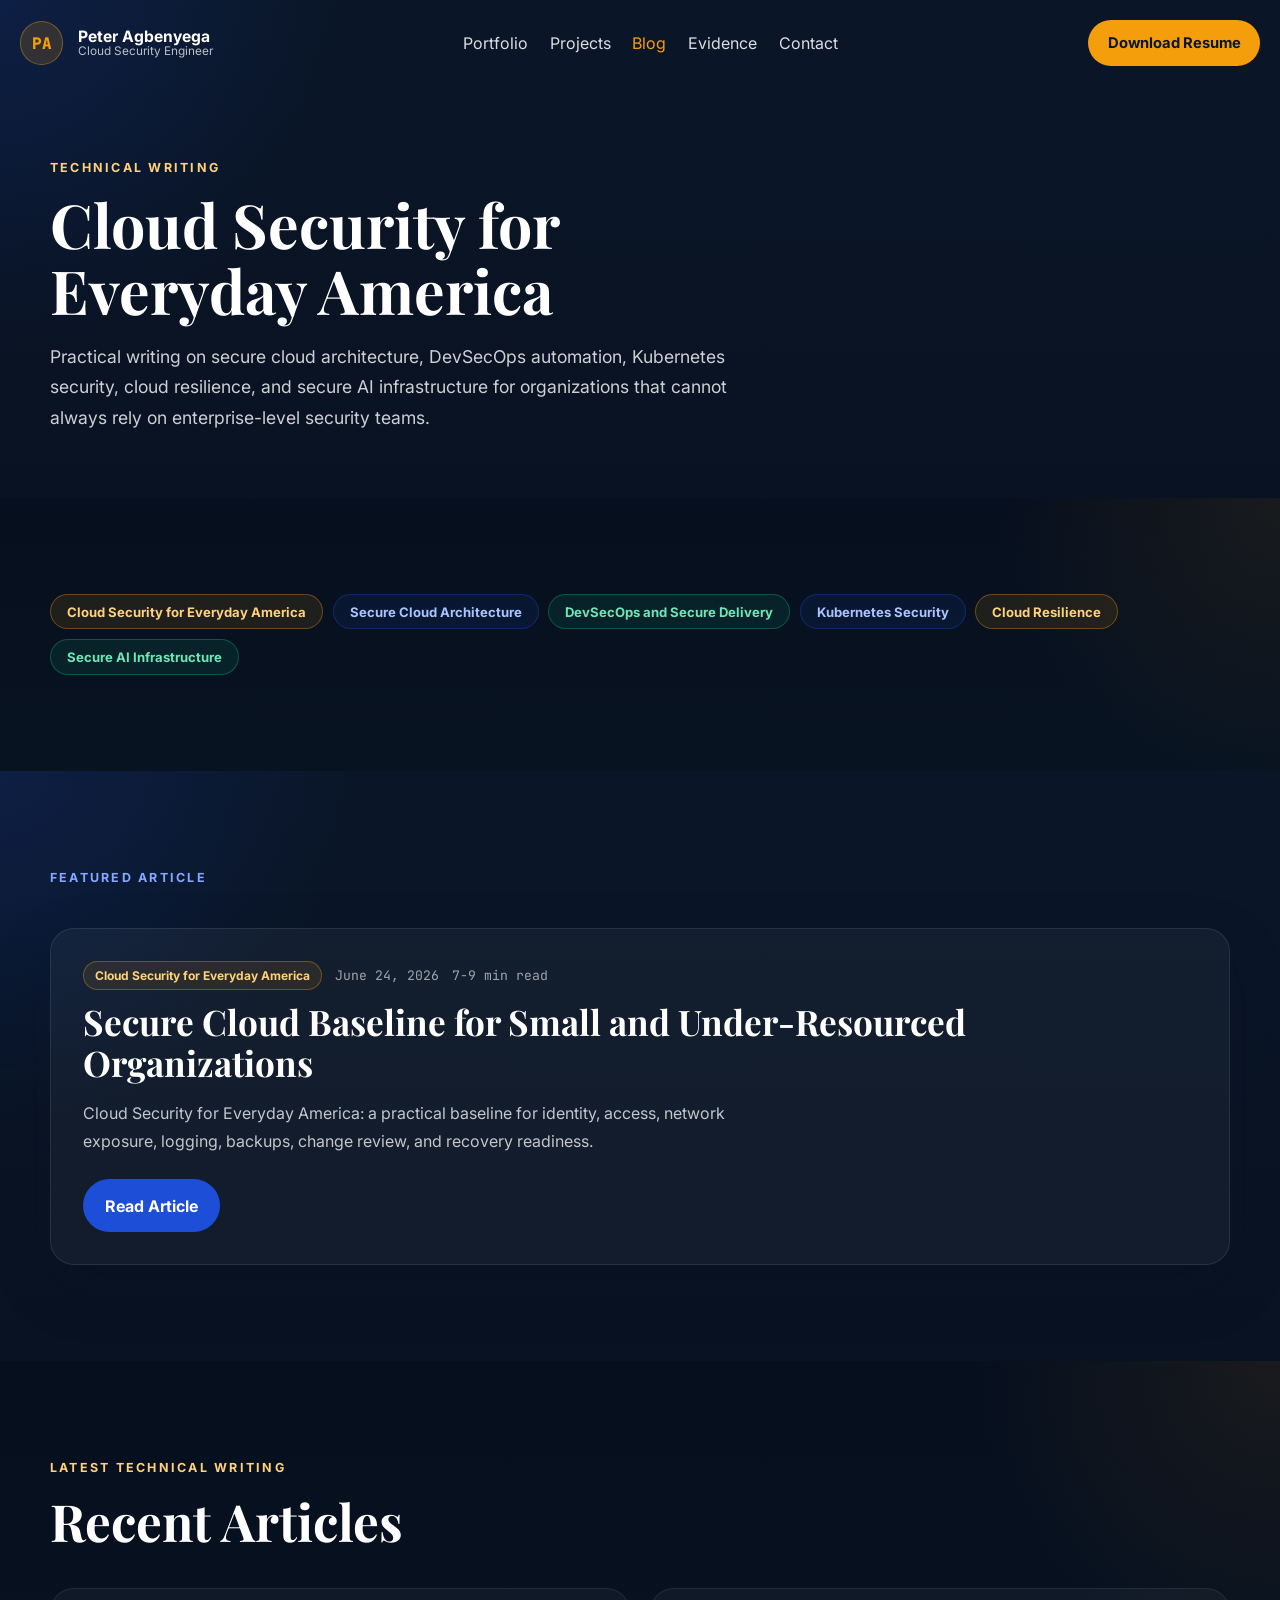
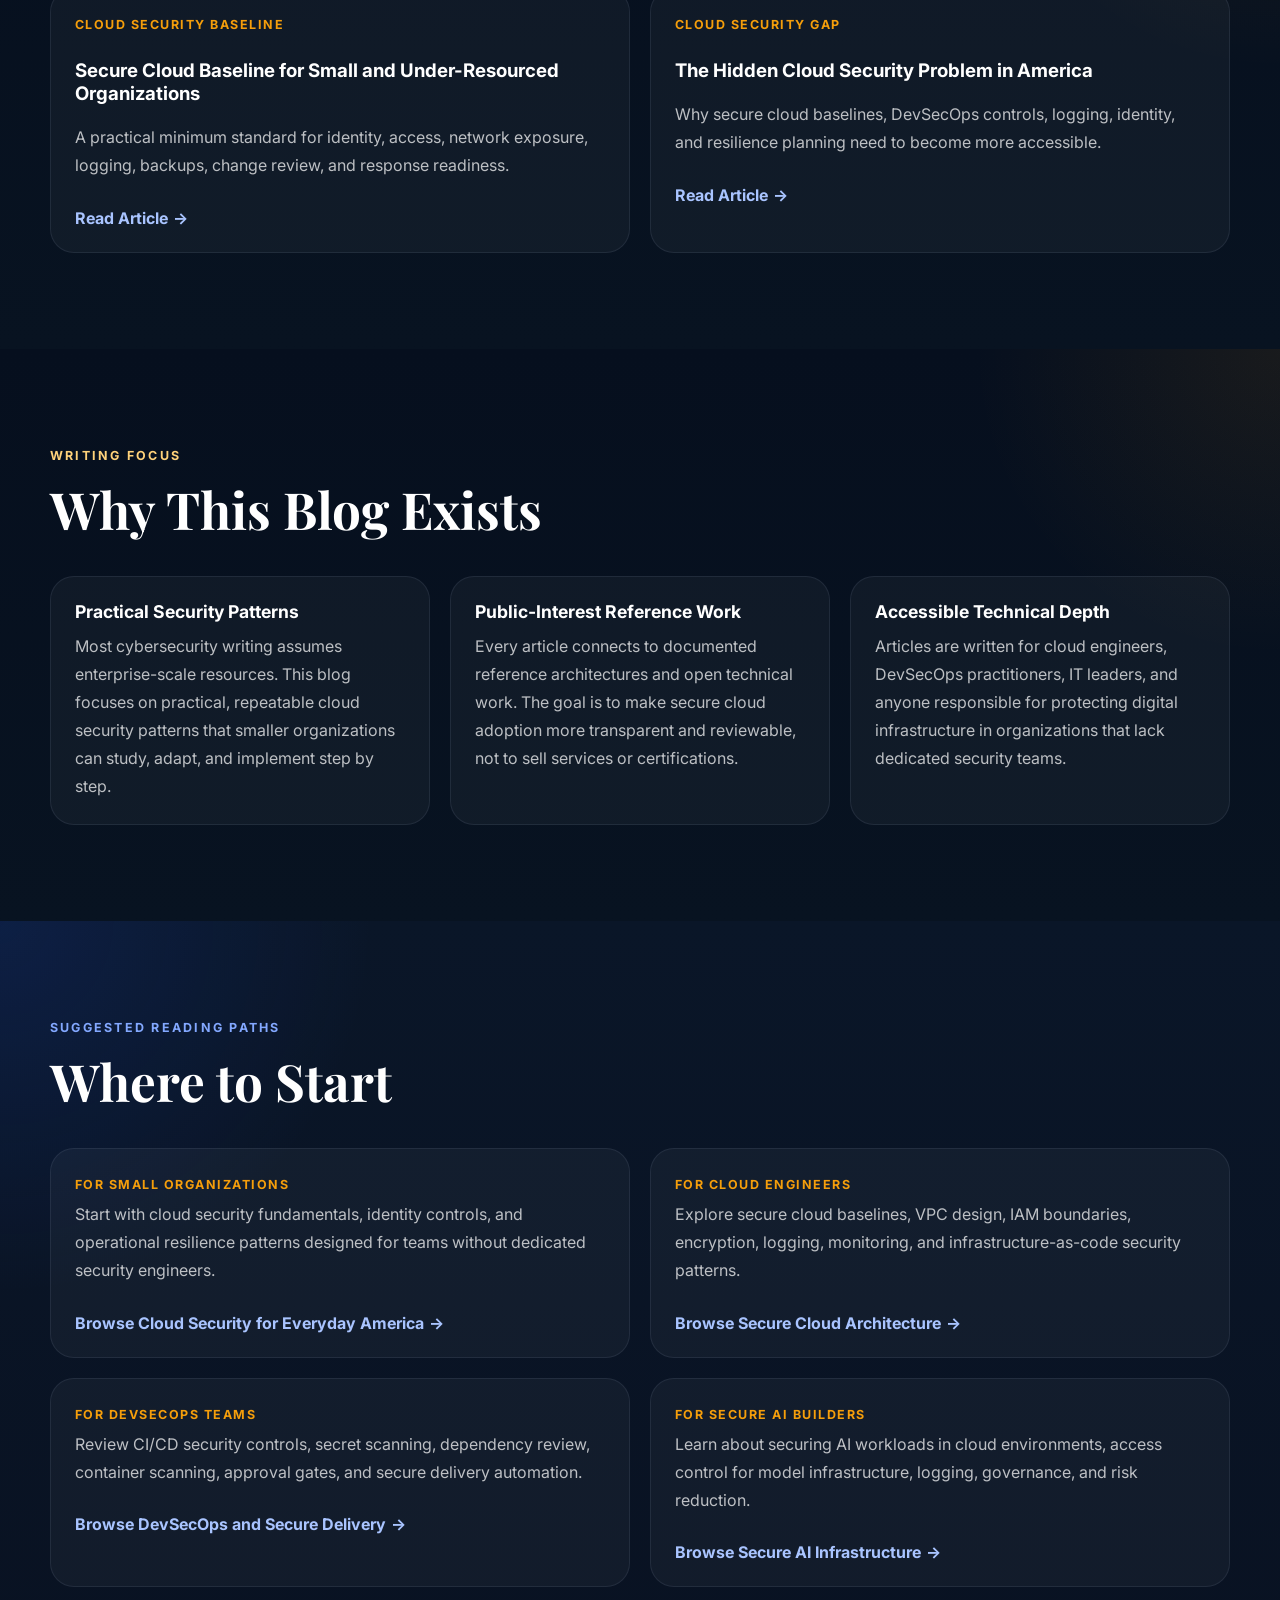
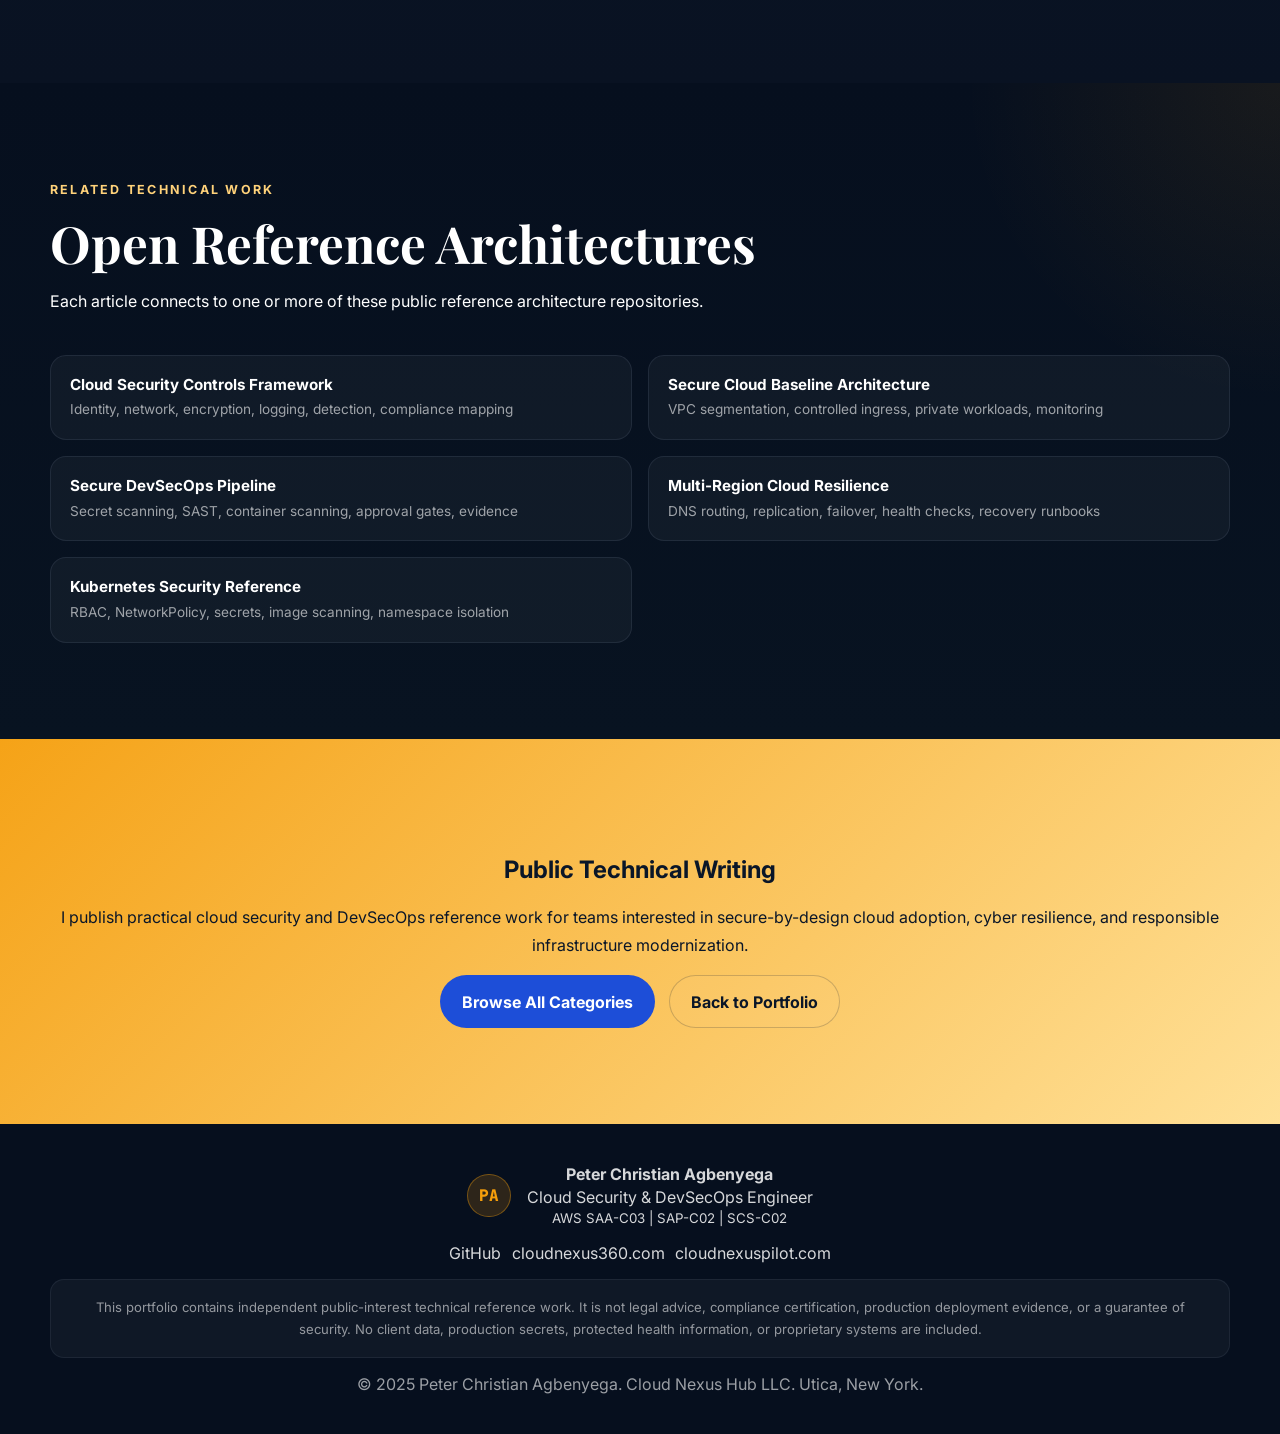
==== commit 291d6771: "Publish Article 1: Secure Cloud Baseline for Small and Under-Resourced Organizations" ====
--- a/blog.html
+++ b/blog.html
@@ -107,19 +107,48 @@
             <article class="featured-article-card">
               <div class="featured-article-meta">
                 <span class="category-chip chip-gold chip-small">Cloud Security for Everyday America</span>
-                <span class="article-date">May 26, 2026</span>
-                <span class="article-read-time">6–8 min read</span>
+                <span class="article-date">June 24, 2026</span>
+                <span class="article-read-time">7-9 min read</span>
               </div>
-              <h2>The Hidden Cloud Security Problem in America</h2>
+              <h2>Secure Cloud Baseline for Small and Under-Resourced Organizations</h2>
               <p class="featured-article-subtitle">
-                Small organizations are being asked to defend like enterprises without
-                enterprise resources. Secure cloud baselines, DevSecOps controls, logging,
-                identity, and resilience planning need to become more accessible.
+                Cloud Security for Everyday America: a practical baseline for identity,
+                access, network exposure, logging, backups, change review, and recovery
+                readiness.
               </p>
-              <a class="button button-electric" href="blog/day-1-hidden-cloud-security-gap.html">
+              <a class="button button-electric" href="blog/secure-cloud-baseline-small-organizations.html">
                 Read Article
               </a>
             </article>
+          </div>
+        </section>
+
+        <section class="section section-dark-deep" id="latest-articles">
+          <div class="container">
+            <div class="section-heading">
+              <p class="eyebrow eyebrow-gold">Latest Technical Writing</p>
+              <h2>Recent Articles</h2>
+            </div>
+            <div class="reading-path-grid">
+              <article class="reading-path-card">
+                <span class="reading-path-label">Cloud Security Baseline</span>
+                <h3>Secure Cloud Baseline for Small and Under-Resourced Organizations</h3>
+                <p>
+                  A practical minimum standard for identity, access, network exposure,
+                  logging, backups, change review, and response readiness.
+                </p>
+                <a class="text-link" href="blog/secure-cloud-baseline-small-organizations.html">Read Article</a>
+              </article>
+              <article class="reading-path-card">
+                <span class="reading-path-label">Cloud Security Gap</span>
+                <h3>The Hidden Cloud Security Problem in America</h3>
+                <p>
+                  Why secure cloud baselines, DevSecOps controls, logging, identity, and
+                  resilience planning need to become more accessible.
+                </p>
+                <a class="text-link" href="blog/hidden-cloud-security-gap.html">Read Article</a>
+              </article>
+            </div>
           </div>
         </section>
 
--- a/style.css
+++ b/style.css
@@ -23,6 +23,11 @@
 
 html {
   scroll-behavior: smooth;
+  scroll-padding-top: 120px;
+}
+
+section {
+  scroll-margin-top: 120px;
 }
 
 body {
@@ -458,7 +463,10 @@
   gap: 1.25rem;
 }
 
-.project-grid,
+.project-grid {
+  grid-template-columns: 1fr;
+}
+
 .repo-grid {
   grid-template-columns: repeat(2, minmax(0, 1fr));
 }
@@ -557,67 +565,27 @@
 }
 
 .project-diagram {
-  background: rgba(6, 15, 30, 0.68);
-  border-radius: 18px;
-  padding: 0.7rem;
+  background: #f8fafc;
+  border-radius: 8px;
+  padding: 0.65rem;
   margin-bottom: 1.15rem;
-  border: 1px solid rgba(148, 163, 184, 0.14);
-}
-
-.project-diagram svg {
+  border: 1px solid #e2e8f0;
+  overflow: hidden;
+  -webkit-overflow-scrolling: touch;
+}
+
+.project-diagram img {
+  display: block;
   width: 100%;
+  max-width: 100%;
+  min-width: 0;
   height: auto;
-}
-
-.project-diagram text {
-  font: 600 10px/1.2 "JetBrains Mono", monospace;
-  fill: rgba(255, 255, 255, 0.86);
-}
-
-.project-diagram .diagram-title {
-  font: 700 12px/1.2 "JetBrains Mono", monospace;
-  letter-spacing: 0.04em;
-  fill: #ffd27a;
-}
-
-.project-diagram .diagram-label {
-  font: 600 9px/1.2 "JetBrains Mono", monospace;
-  fill: rgba(169, 196, 255, 0.9);
 }
 
 .diagram-caption {
   margin: 0 0 0.9rem;
   font-size: 0.8rem;
   color: rgba(255, 255, 255, 0.62);
-}
-
-.diagram-node,
-.diagram-layer {
-  fill: rgba(29, 78, 216, 0.12);
-  stroke: rgba(125, 164, 255, 0.82);
-  stroke-width: 1.4;
-}
-
-.diagram-node-gold {
-  fill: rgba(245, 158, 11, 0.1);
-  stroke: rgba(245, 158, 11, 0.86);
-}
-
-.diagram-node-success,
-.diagram-layer {
-  fill: rgba(16, 185, 129, 0.08);
-  stroke: rgba(16, 185, 129, 0.8);
-}
-
-.diagram-arrow {
-  fill: none;
-  stroke: rgba(255, 255, 255, 0.74);
-  stroke-width: 1.7;
-  stroke-linecap: round;
-}
-
-.diagram-arrow.dashed {
-  stroke-dasharray: 5 4;
 }
 
 .aws-boundary,
@@ -681,37 +649,6 @@
   stroke-linejoin: round;
 }
 
-.project-diagram .flow-step {
-  transition: transform var(--transition), filter var(--transition), opacity var(--transition);
-  transform-origin: center;
-}
-
-.project-card:hover .project-diagram .flow-step {
-  animation: pulse-step 2.4s linear infinite;
-}
-
-.project-card:hover .project-diagram .flow-step:nth-child(2n) {
-  animation-delay: 0.18s;
-}
-
-.project-card:hover .project-diagram .flow-step:nth-child(3n) {
-  animation-delay: 0.36s;
-}
-
-@keyframes pulse-step {
-  0%,
-  100% {
-    opacity: 0.85;
-    filter: drop-shadow(0 0 0 rgba(245, 158, 11, 0));
-    transform: scale(1);
-  }
-  50% {
-    opacity: 1;
-    filter: drop-shadow(0 0 10px rgba(245, 158, 11, 0.24));
-    transform: scale(1.03);
-  }
-}
-
 .text-link {
   display: inline-flex;
   align-items: center;
@@ -726,26 +663,29 @@
 }
 
 .pipeline-shell {
-  padding: 1.5rem;
-  background: rgba(255, 255, 255, 0.04);
+  padding: 1.6rem;
+  background:
+    linear-gradient(135deg, rgba(29, 78, 216, 0.1), rgba(245, 158, 11, 0.05)),
+    rgba(255, 255, 255, 0.04);
+  border: 1px solid rgba(148, 163, 184, 0.14);
 }
 
 .pipeline-track {
   display: grid;
-  grid-template-columns: repeat(15, minmax(0, 1fr));
-  gap: 0.7rem;
-  align-items: center;
+  grid-template-columns: repeat(4, minmax(0, 1fr));
+  gap: 1rem;
+  align-items: stretch;
 }
 
 .pipeline-stage {
   background: rgba(255, 255, 255, 0.05);
   border: 1px solid rgba(148, 163, 184, 0.16);
-  border-radius: 18px;
-  padding: 1rem 0.8rem;
-  min-height: 124px;
+  border-radius: 14px;
+  padding: 1.1rem;
+  min-height: 142px;
   display: grid;
   align-content: start;
-  gap: 0.4rem;
+  gap: 0.55rem;
   transition: transform var(--transition), border-color var(--transition), background var(--transition);
 }
 
@@ -768,6 +708,19 @@
 .pipeline-stage strong,
 .pipeline-stage small {
   color: var(--white);
+}
+
+.pipeline-stage strong {
+  font-size: 1rem;
+  line-height: 1.25;
+}
+
+.pipeline-stage small {
+  color: rgba(255, 255, 255, 0.72);
+  font-size: 0.88rem;
+  line-height: 1.45;
+  overflow-wrap: normal;
+  hyphens: none;
 }
 
 .pipeline-icon {
@@ -790,14 +743,22 @@
   display: grid;
   grid-template-columns: repeat(3, minmax(0, 1fr));
   gap: 1rem;
-  margin-top: 1.5rem;
+  margin-top: 1.4rem;
 }
 
 .pipeline-columns div {
   padding: 1.2rem;
-  border-radius: 18px;
+  border-radius: 14px;
   background: rgba(255, 255, 255, 0.04);
   border: 1px solid rgba(148, 163, 184, 0.12);
+}
+
+.pipeline-columns h3 {
+  margin-bottom: 0.75rem;
+}
+
+.pipeline-columns li {
+  line-height: 1.55;
 }
 
 .pipeline-columns ul,
@@ -943,7 +904,8 @@
 }
 
 .about-grid {
-  align-items: center;
+  align-items: stretch;
+  grid-template-columns: minmax(280px, 0.8fr) minmax(0, 1.2fr);
 }
 
 .profile-panel {
@@ -951,10 +913,21 @@
   text-align: center;
 }
 
+.about-identity {
+  display: grid;
+  gap: 1.25rem;
+  align-content: center;
+  min-height: 100%;
+  border: 1px solid rgba(245, 158, 11, 0.2);
+  background:
+    linear-gradient(160deg, rgba(245, 158, 11, 0.1), transparent 42%),
+    rgba(255, 255, 255, 0.05);
+}
+
 .profile-placeholder {
-  width: min(320px, 70vw);
+  width: min(172px, 48vw);
   aspect-ratio: 1;
-  margin: 0 auto 1.25rem;
+  margin: 0 auto;
   border-radius: 50%;
   display: grid;
   place-items: center;
@@ -962,8 +935,80 @@
     radial-gradient(circle at 30% 30%, rgba(245, 158, 11, 0.18), transparent 30%),
     linear-gradient(180deg, #0f2748, #081321);
   border: 2px solid rgba(245, 158, 11, 0.6);
-  font: 700 4rem/1 "Playfair Display", serif;
+  font: 700 3rem/1 "Playfair Display", serif;
   color: #ffd27a;
+}
+
+.profile-photo {
+  width: min(172px, 48vw);
+  aspect-ratio: 1;
+  border-radius: 50%;
+  object-fit: cover;
+  object-position: center;
+  margin: 0 auto;
+  border: 2px solid rgba(245, 158, 11, 0.65);
+  box-shadow: 0 24px 60px rgba(0, 0, 0, 0.28);
+  display: block;
+}
+
+.identity-copy {
+  display: grid;
+  gap: 0.35rem;
+}
+
+.identity-copy strong {
+  font-size: 1.2rem;
+}
+
+.identity-copy span,
+.identity-copy small {
+  color: rgba(255, 255, 255, 0.72);
+}
+
+.about-highlight-grid {
+  display: grid;
+  gap: 0.75rem;
+  text-align: left;
+}
+
+.about-highlight-grid div {
+  padding: 0.9rem 1rem;
+  border-radius: 12px;
+  background: rgba(255, 255, 255, 0.045);
+  border: 1px solid rgba(148, 163, 184, 0.14);
+}
+
+.about-highlight-grid strong {
+  color: var(--white);
+  font-size: 0.92rem;
+  line-height: 1.35;
+}
+
+.about-copy {
+  background:
+    linear-gradient(135deg, rgba(29, 78, 216, 0.08), rgba(255, 255, 255, 0.03)),
+    rgba(255, 255, 255, 0.05);
+  border-color: rgba(148, 163, 184, 0.16);
+}
+
+.about-copy h2 {
+  background: transparent;
+  color: var(--white);
+  display: block;
+  box-decoration-break: initial;
+}
+
+.about-copy p {
+  color: rgba(255, 255, 255, 0.76);
+  line-height: 1.8;
+  max-width: 68ch;
+  margin-bottom: 1.4rem;
+}
+
+.about-copy .about-location {
+  margin-top: 1.1rem;
+  color: #ffd27a;
+  font-weight: 700;
 }
 
 .contact-inline a {
@@ -1054,7 +1099,7 @@
   }
 
   .pipeline-track {
-    grid-template-columns: 1fr;
+    grid-template-columns: repeat(2, minmax(0, 1fr));
   }
 
   .pipeline-connector {
@@ -1164,6 +1209,26 @@
     padding-top: 0;
   }
 
+  .project-diagram {
+    overflow-x: auto;
+  }
+
+  .project-diagram img {
+    min-width: 760px;
+  }
+
+  .pipeline-track {
+    grid-template-columns: 1fr;
+  }
+
+  .pipeline-stage {
+    min-height: 0;
+  }
+
+  .about-highlight-grid {
+    text-align: center;
+  }
+
   .brand-copy small {
     display: none;
   }
@@ -1212,13 +1277,6 @@
     font-size: 0.76rem;
   }
 
-  .project-diagram text {
-    font-size: 9px;
-  }
-
-  .project-diagram .diagram-title {
-    font-size: 11px;
-  }
 }
 
 /* Evidence Portfolio Grid */
@@ -1940,3 +1998,17 @@
     transform: none !important;
   }
 }
+
+/* Final About heading cleanup */
+#about .about-copy h2,
+.about-copy h2,
+.content-panel.about-copy h2 {
+  background: none !important;
+  background-color: transparent !important;
+  background-image: none !important;
+  box-shadow: none !important;
+  color: #f8fafc !important;
+  display: block !important;
+  padding: 0 !important;
+  width: auto !important;
+}
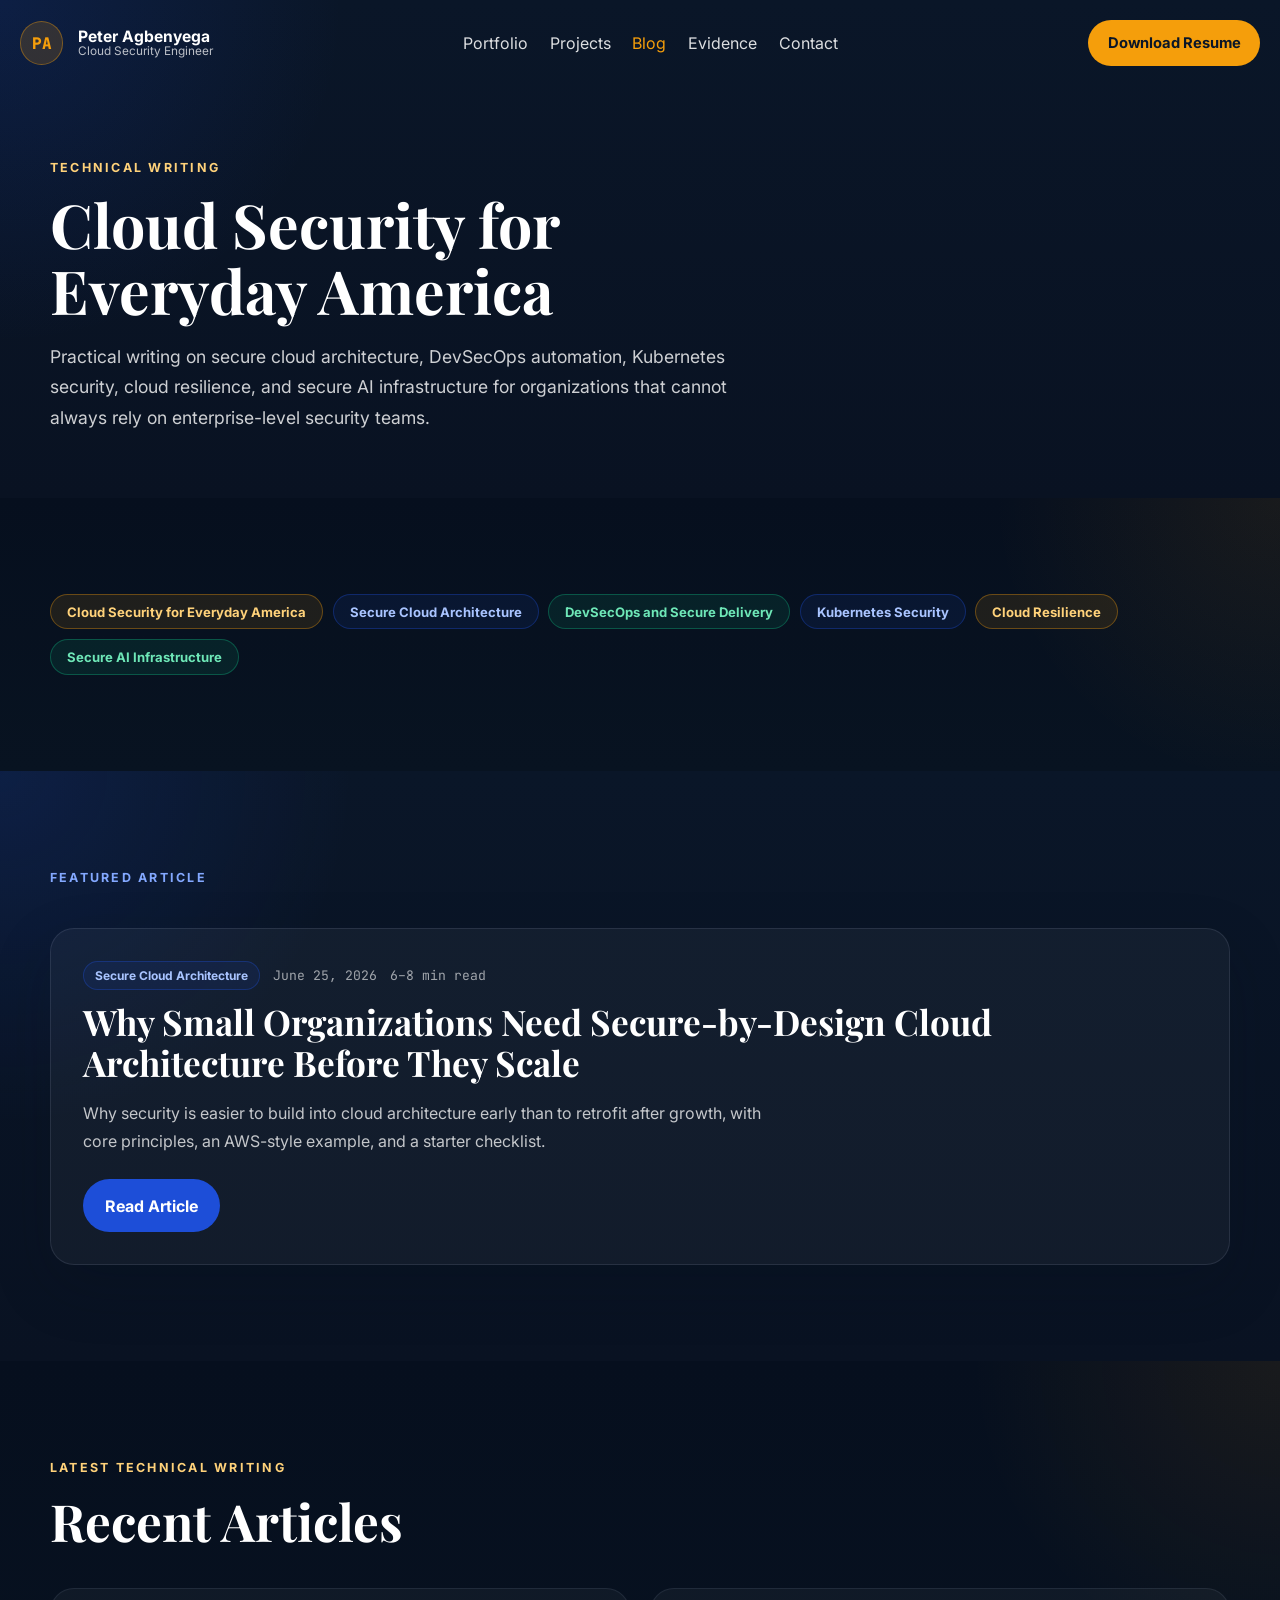
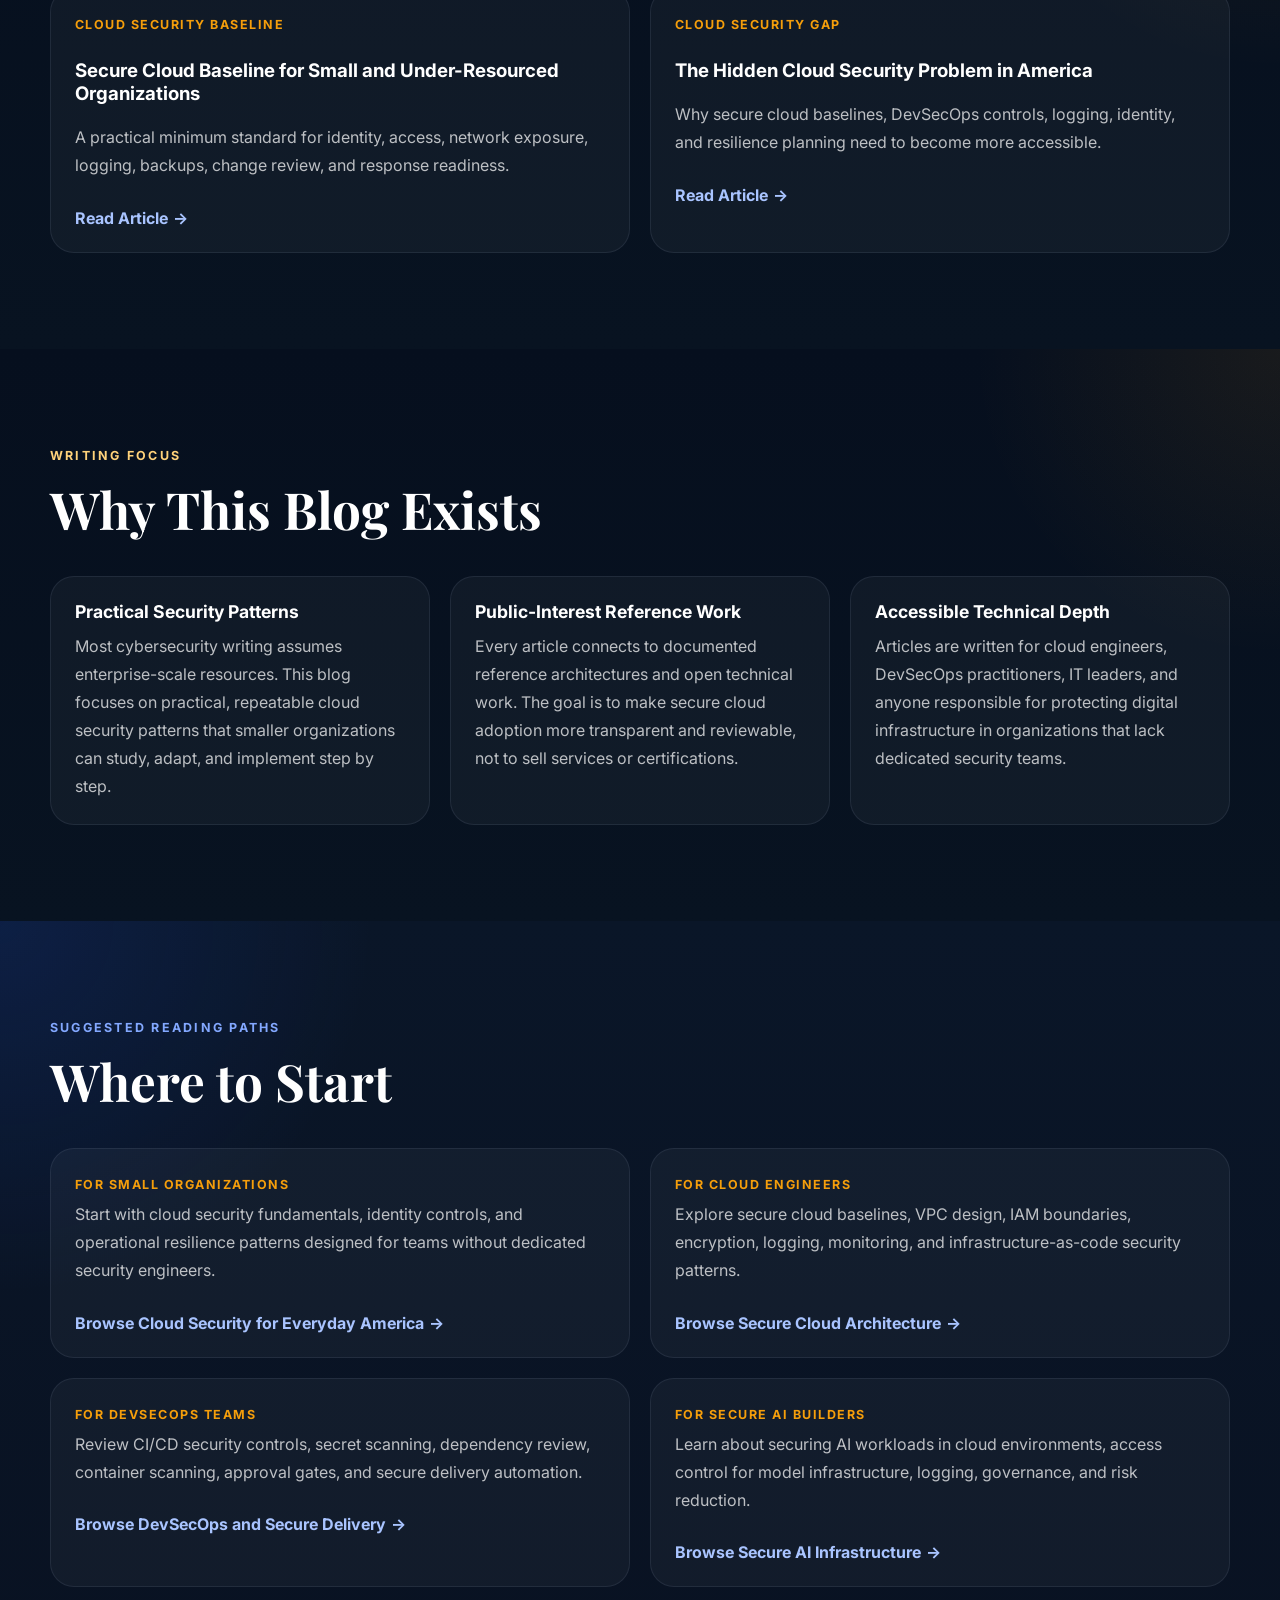
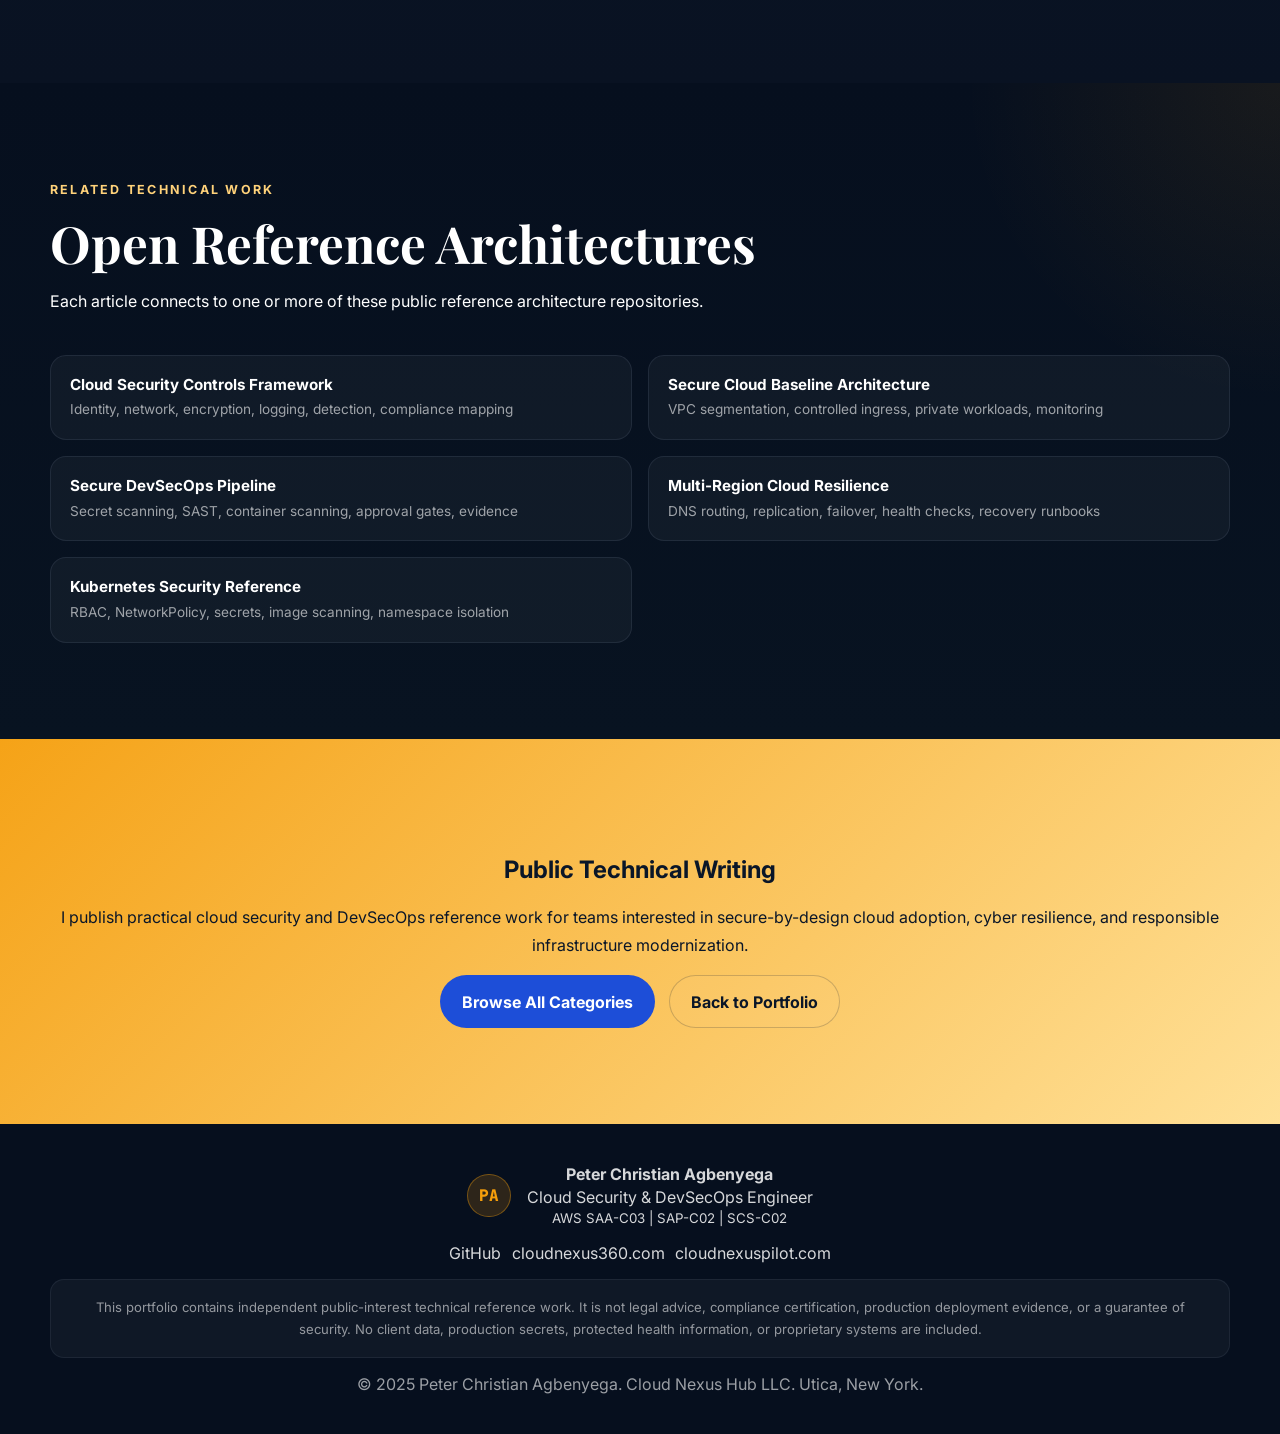
==== commit 53327762: "Publish Article 2: Secure-by-Design Cloud Architecture" ====
--- a/blog.html
+++ b/blog.html
@@ -106,17 +106,17 @@
             </div>
             <article class="featured-article-card">
               <div class="featured-article-meta">
-                <span class="category-chip chip-gold chip-small">Cloud Security for Everyday America</span>
-                <span class="article-date">June 24, 2026</span>
-                <span class="article-read-time">7-9 min read</span>
+                <span class="category-chip chip-electric chip-small">Secure Cloud Architecture</span>
+                <span class="article-date">June 25, 2026</span>
+                <span class="article-read-time">6–8 min read</span>
               </div>
-              <h2>Secure Cloud Baseline for Small and Under-Resourced Organizations</h2>
+              <h2>Why Small Organizations Need Secure-by-Design Cloud Architecture Before They Scale</h2>
               <p class="featured-article-subtitle">
-                Cloud Security for Everyday America: a practical baseline for identity,
-                access, network exposure, logging, backups, change review, and recovery
-                readiness.
+                Why security is easier to build into cloud architecture early than to
+                retrofit after growth, with core principles, an AWS-style example, and a
+                starter checklist.
               </p>
-              <a class="button button-electric" href="blog/secure-cloud-baseline-small-organizations.html">
+              <a class="button button-electric" href="blog/why-small-organizations-need-secure-by-design-cloud-architecture.html">
                 Read Article
               </a>
             </article>
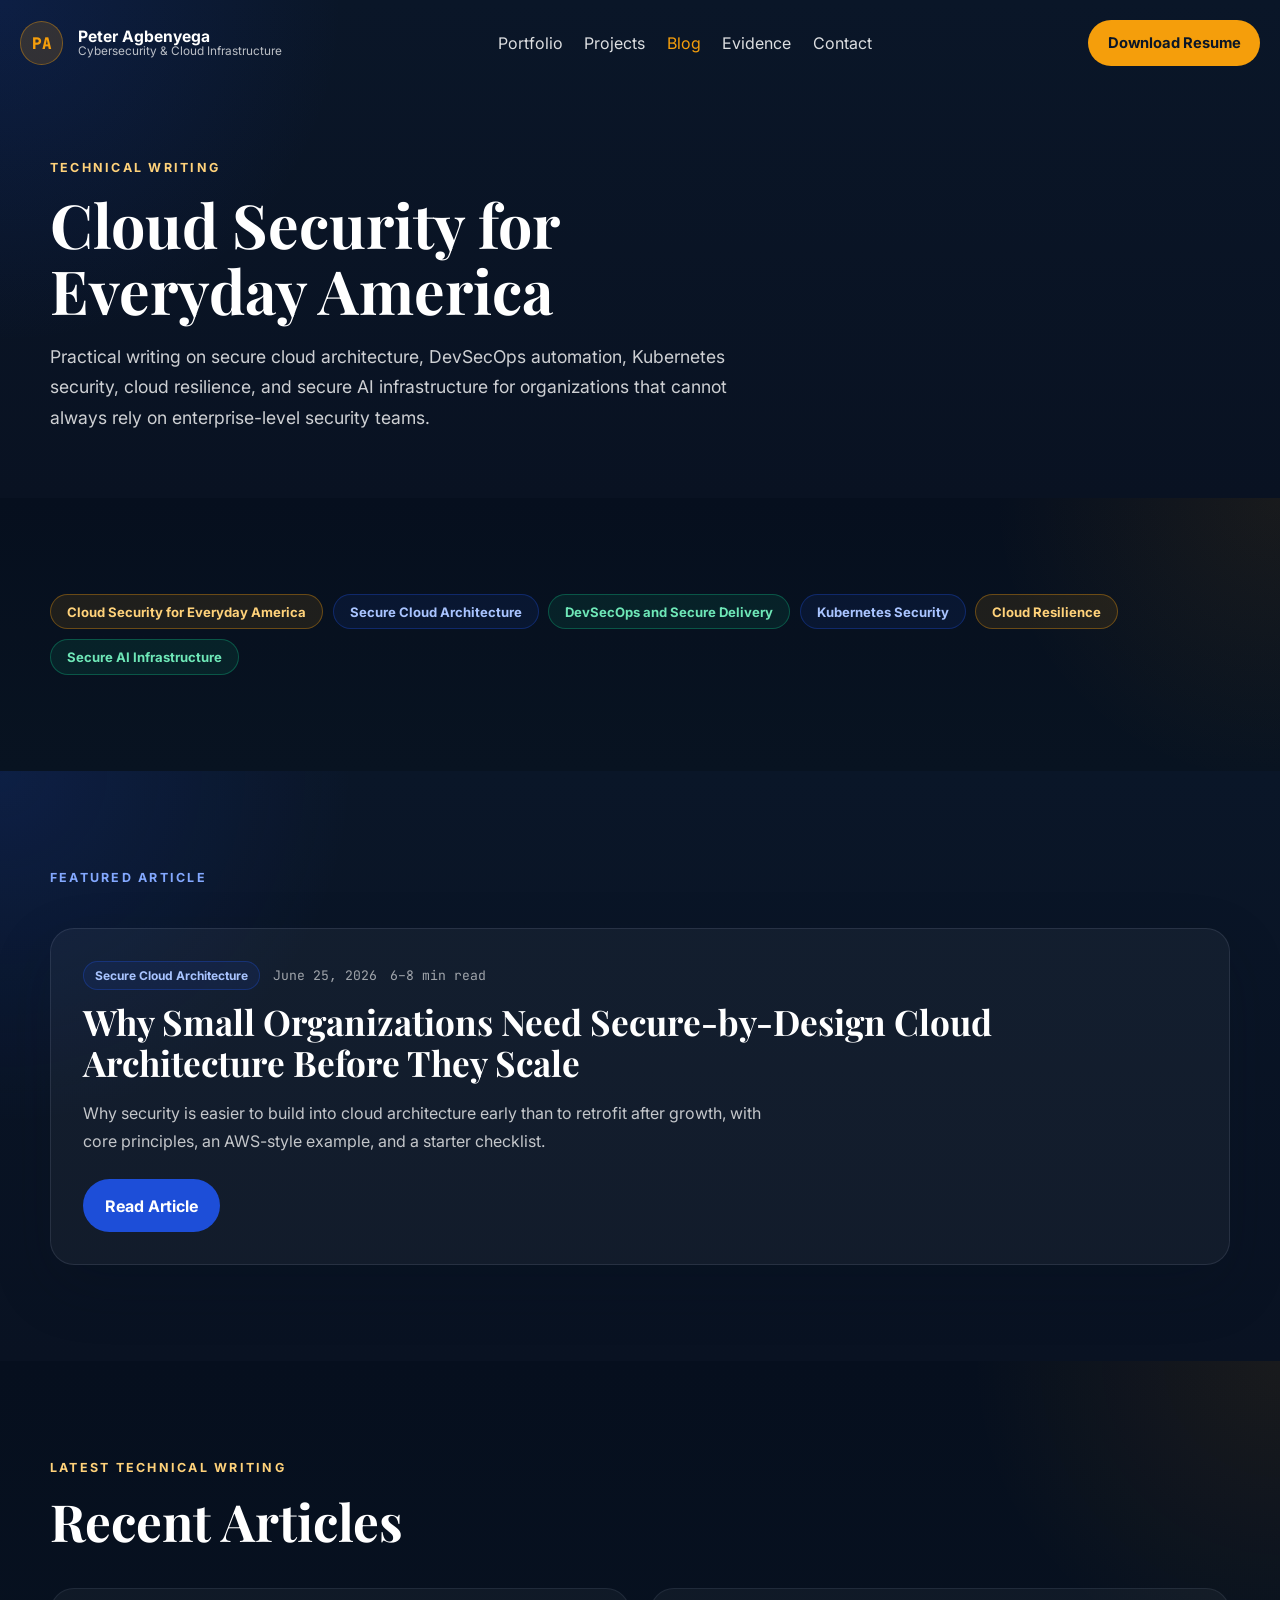
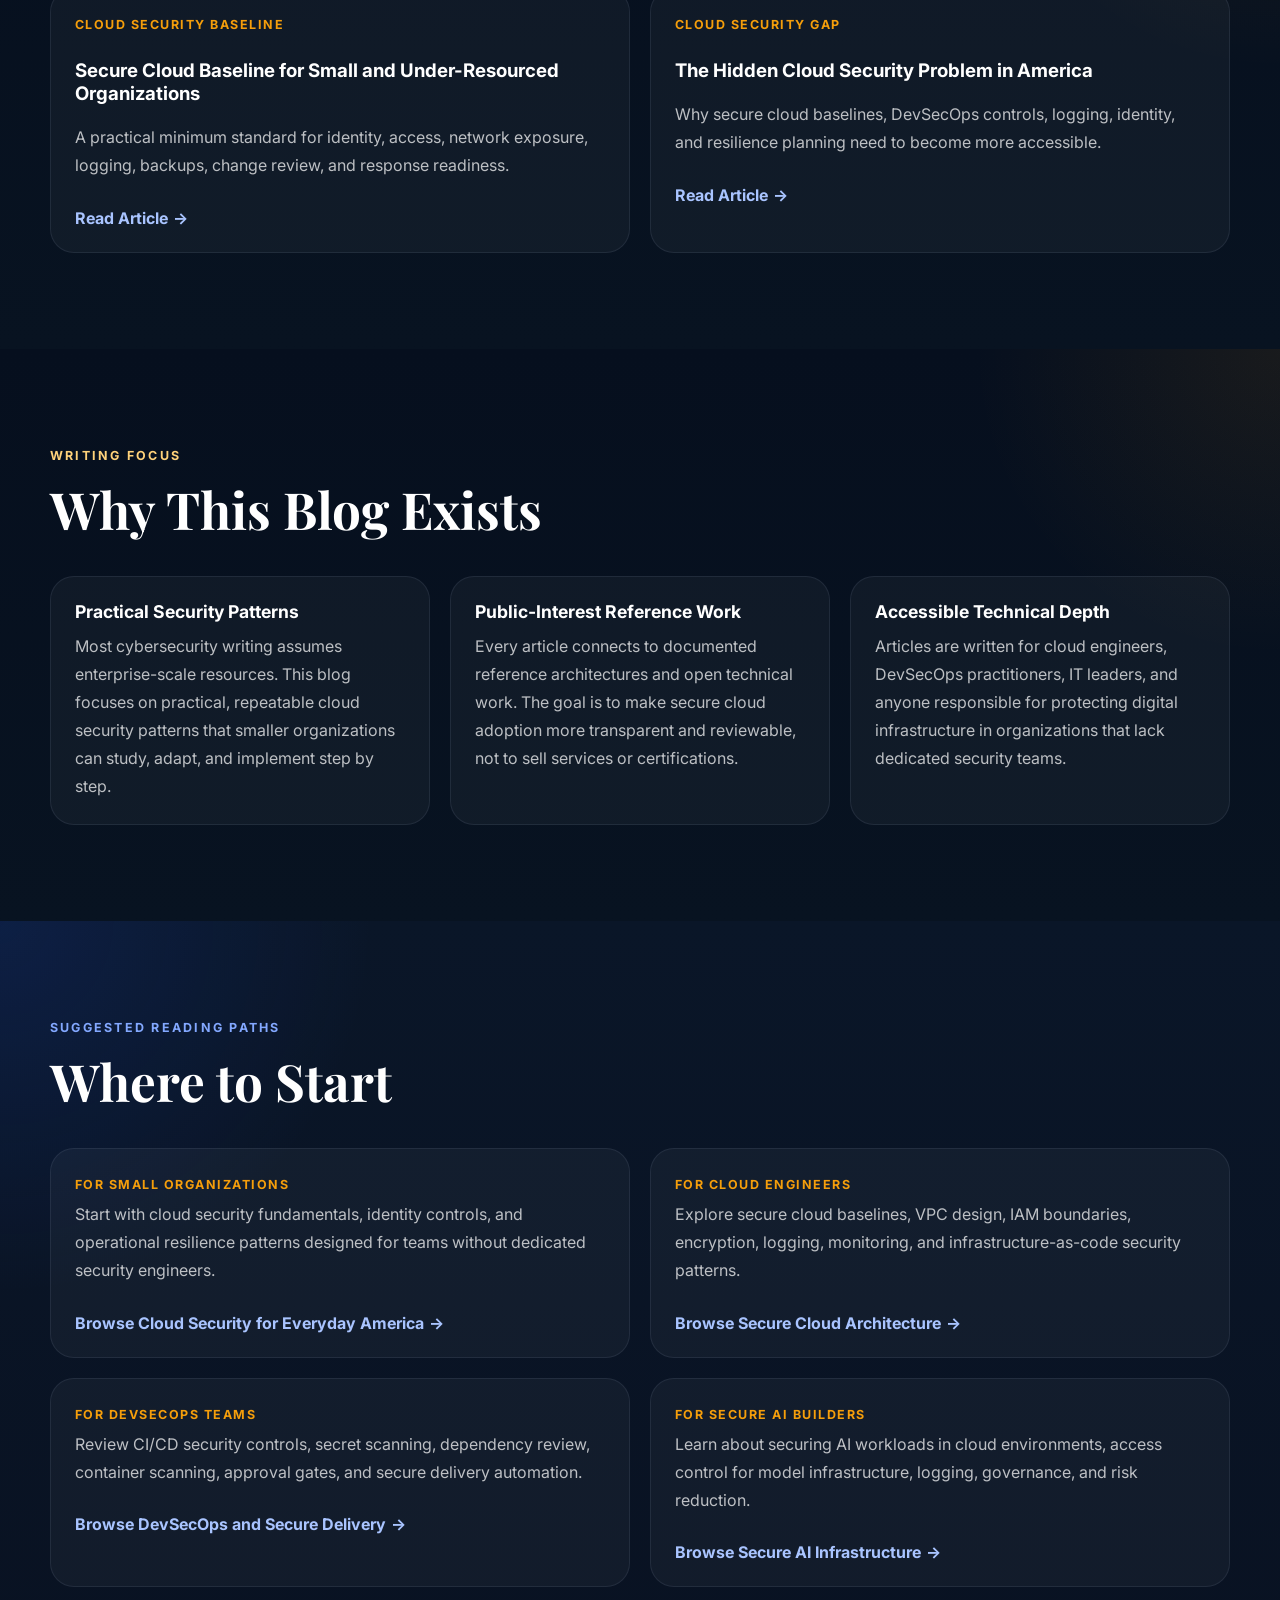
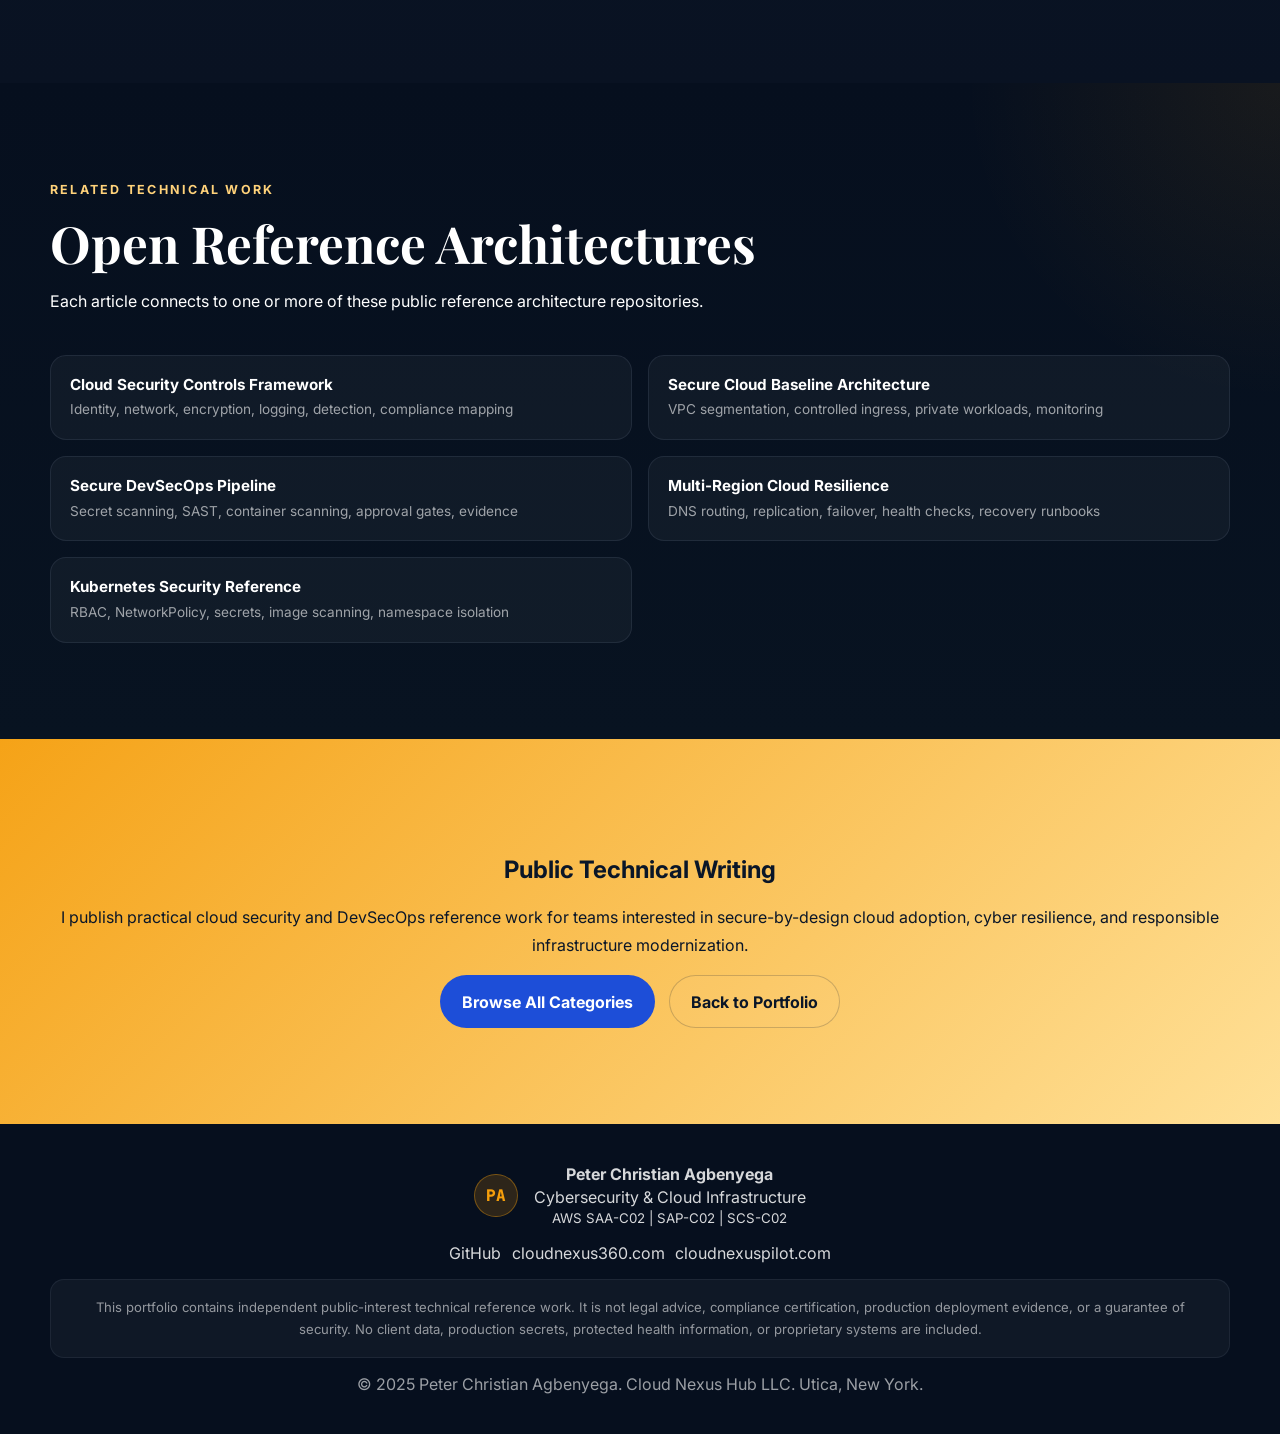
==== commit d189e553: "Align portfolio profile, learning status and project evidence Build on the existing cybersecurity an" ====
--- a/blog.html
+++ b/blog.html
@@ -39,7 +39,7 @@
             <span class="brand-mark">PA</span>
             <span class="brand-copy">
               <strong>Peter Agbenyega</strong>
-              <small>Cloud Security Engineer</small>
+              <small>Cybersecurity &amp; Cloud Infrastructure</small>
             </span>
           </a>
           <button
@@ -295,8 +295,8 @@
             <span class="brand-mark">PA</span>
             <div>
               <strong>Peter Christian Agbenyega</strong>
-              <p>Cloud Security &amp; DevSecOps Engineer</p>
-              <small>AWS SAA-C03 | SAP-C02 | SCS-C02</small>
+              <p>Cybersecurity &amp; Cloud Infrastructure</p>
+              <small>AWS SAA-C02 | SAP-C02 | SCS-C02</small>
             </div>
           </div>
           <div class="footer-links">
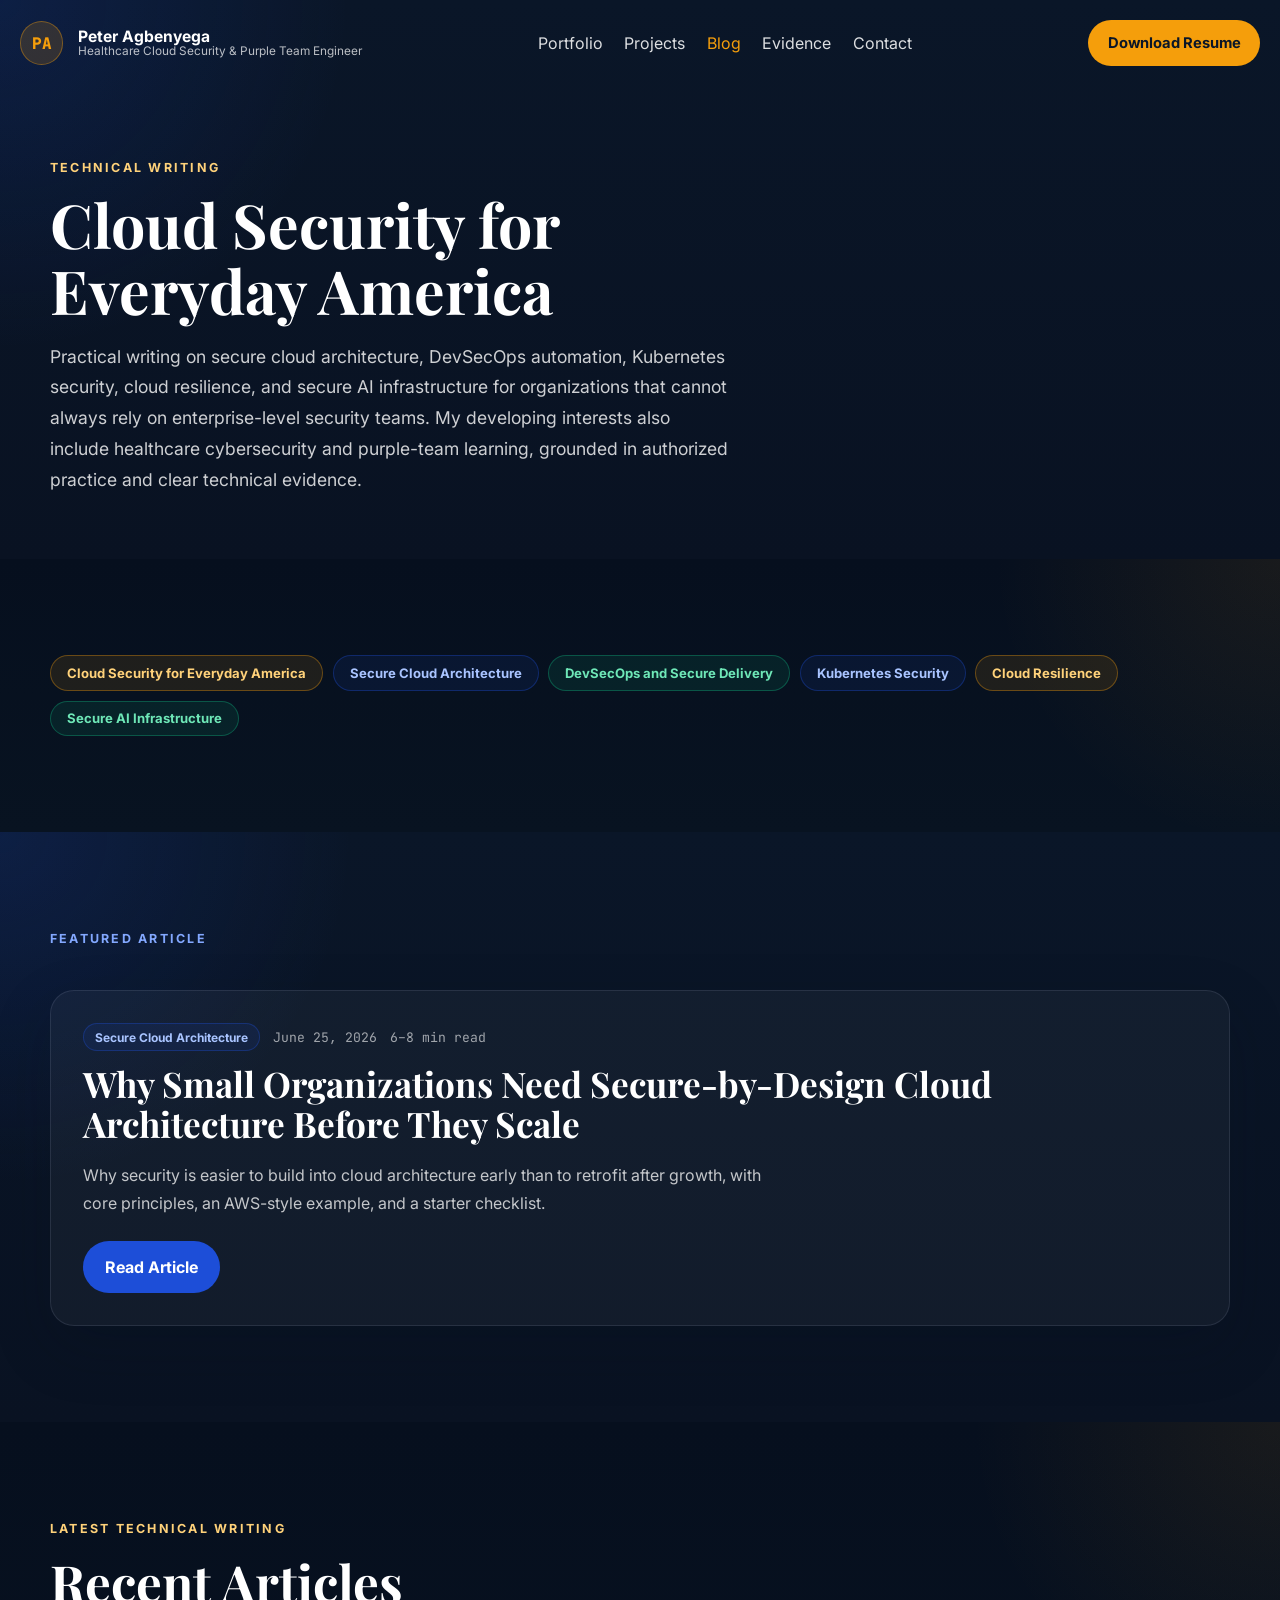
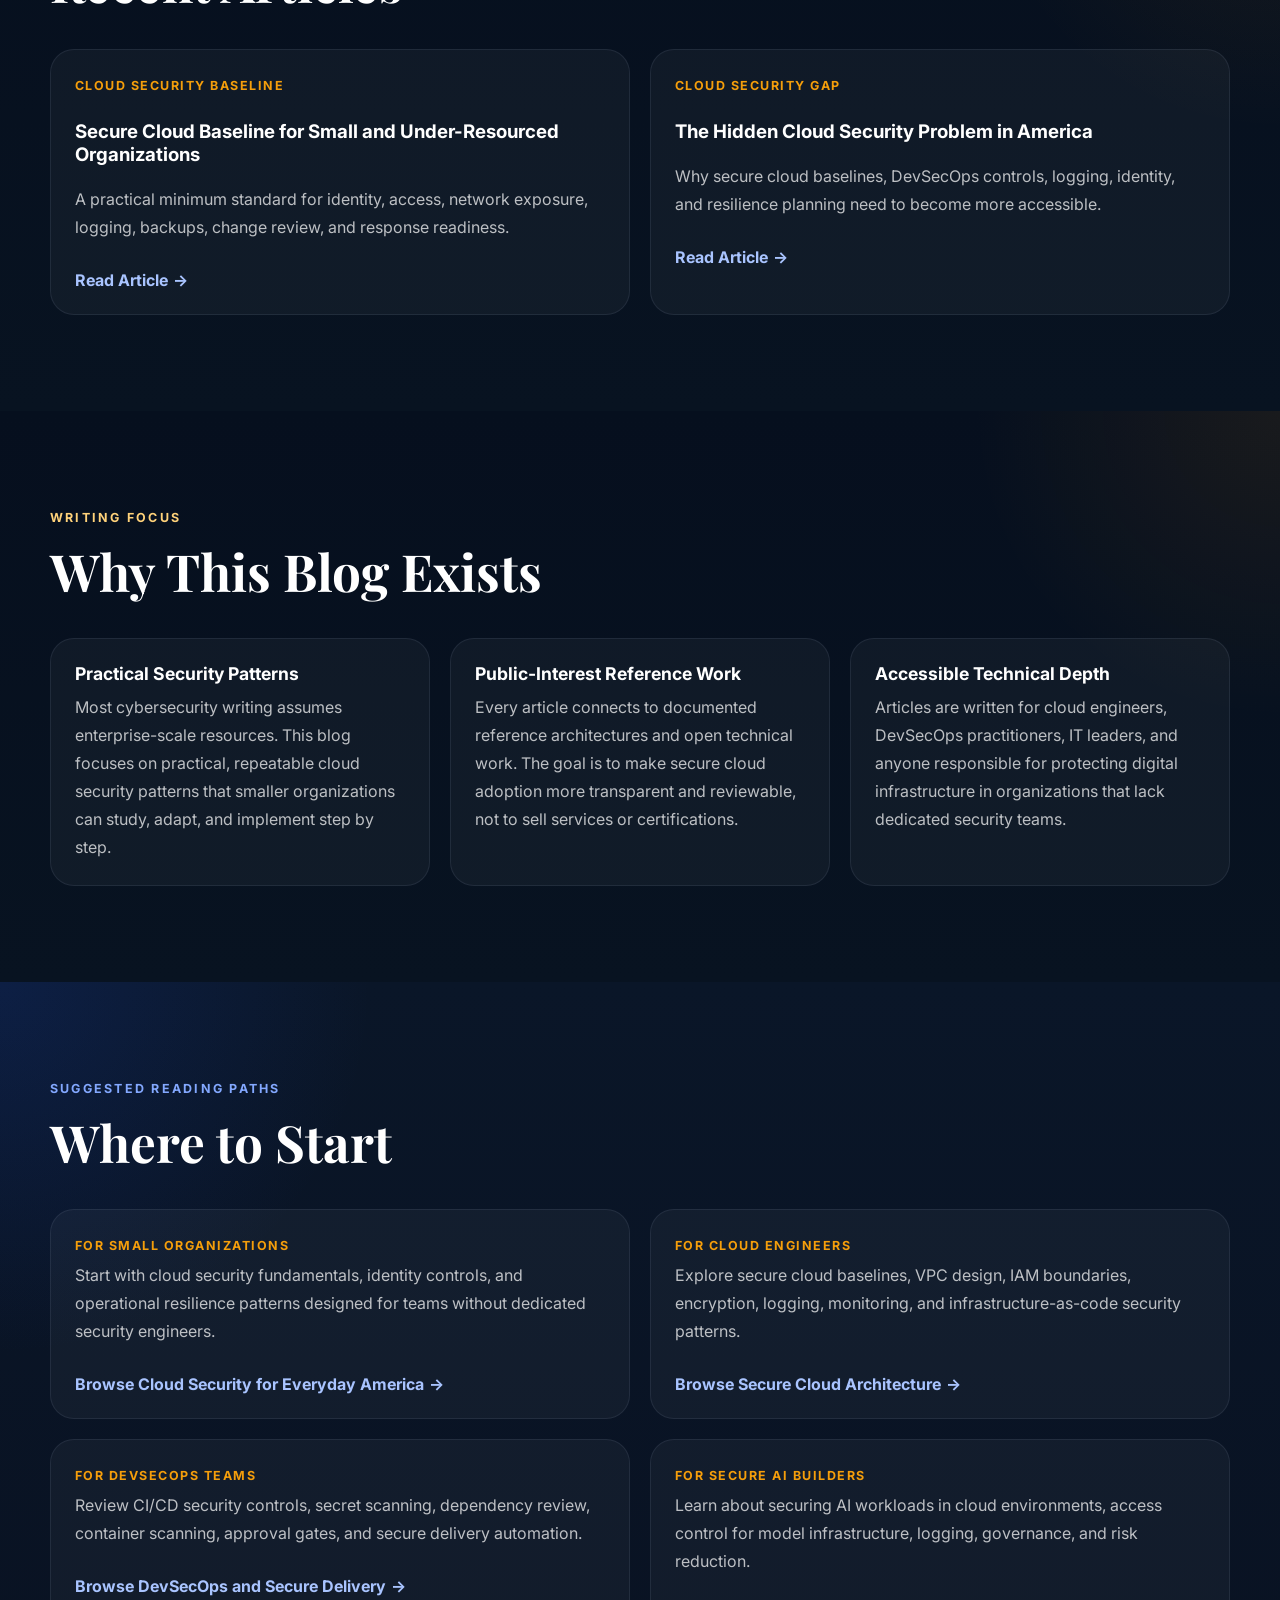
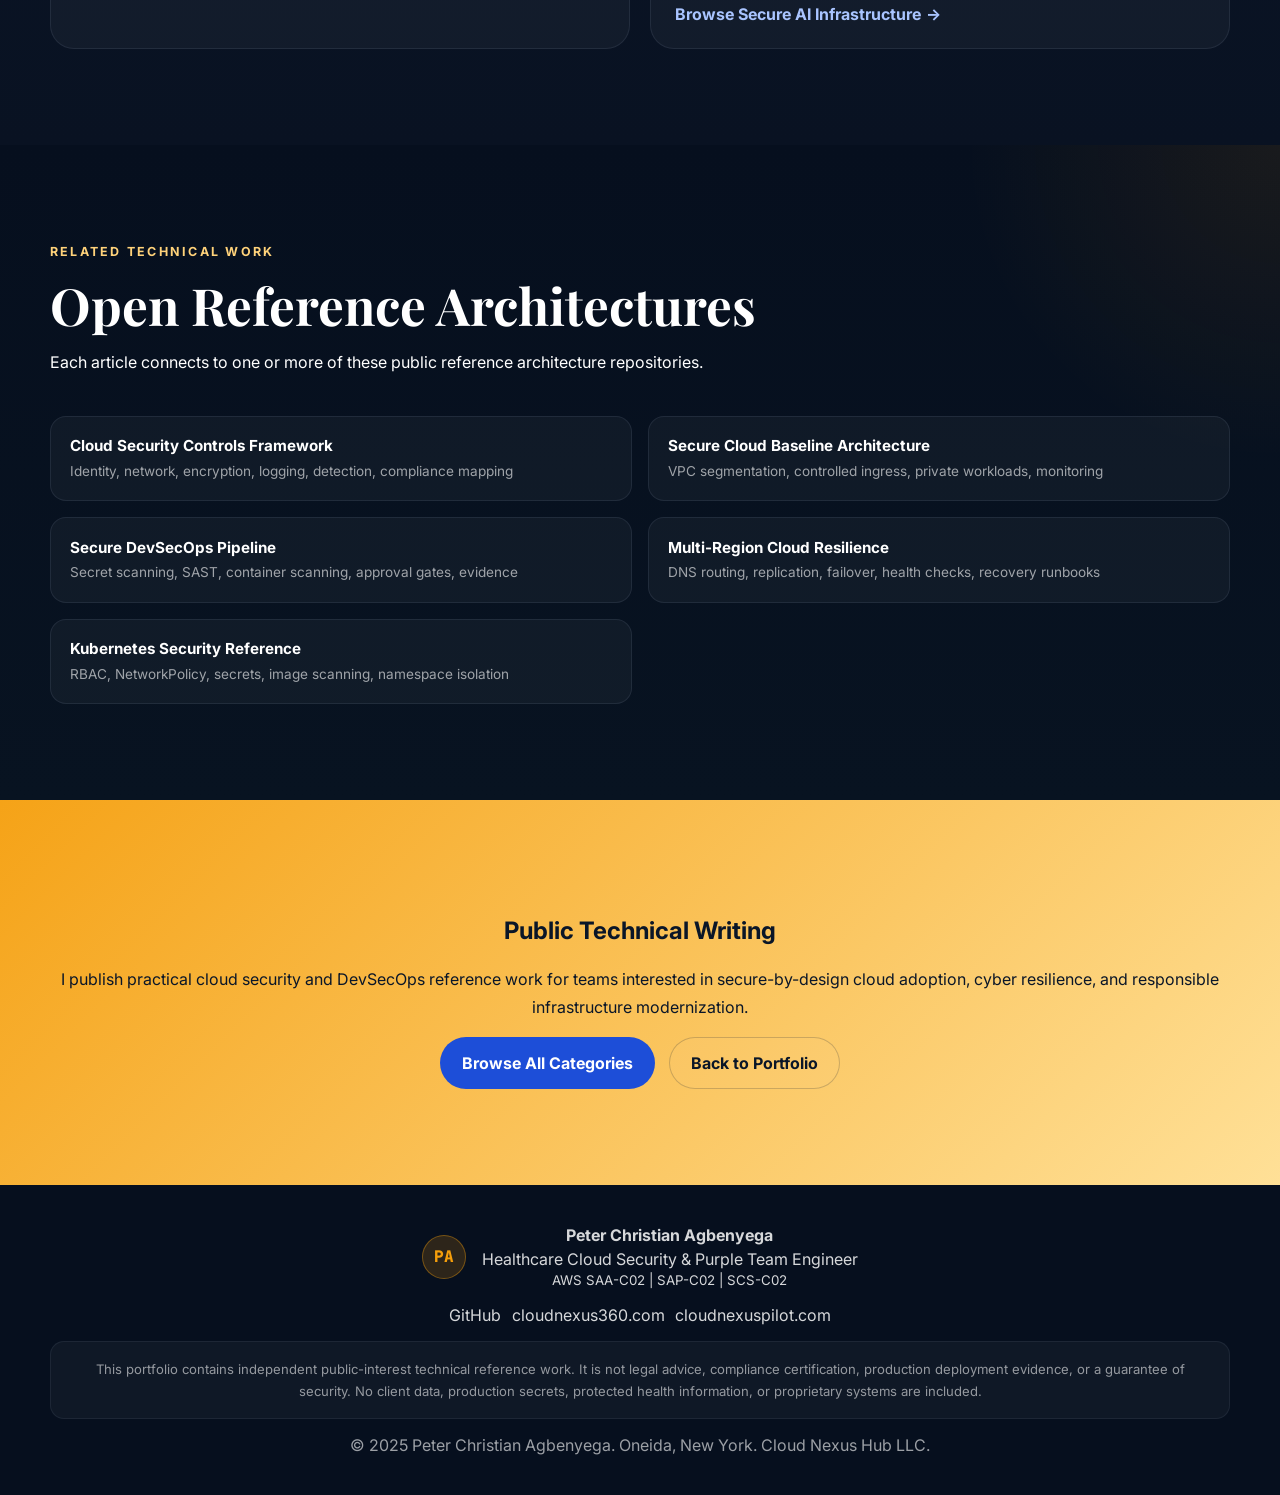
==== commit dfbe597d: "Update healthcare security positioning and Oneida profile Apply the requested Healthcare Cloud Secur" ====
--- a/blog.html
+++ b/blog.html
@@ -6,12 +6,12 @@
     <title>Blog — Cloud Security for Everyday America | Peter Christian Agbenyega</title>
     <meta
       name="description"
-      content="Practical cloud security, DevSecOps, Kubernetes security, resilience, and secure AI infrastructure writing by Peter Christian Agbenyega."
+      content="Cloud security, DevSecOps and Kubernetes writing by Peter Christian Agbenyega in Oneida, New York, alongside a developing interest in healthcare cybersecurity and purple-team learning."
     />
     <meta property="og:title" content="Blog — Cloud Security for Everyday America" />
     <meta
       property="og:description"
-      content="Practical cloud security, DevSecOps, Kubernetes security, resilience, and secure AI infrastructure writing by Peter Christian Agbenyega."
+      content="Cloud security, DevSecOps and Kubernetes writing by Peter Christian Agbenyega in Oneida, New York, alongside a developing interest in healthcare cybersecurity and purple-team learning."
     />
     <meta property="og:type" content="website" />
     <meta property="og:url" content="https://petercagbenyega.com/blog.html" />
@@ -20,7 +20,7 @@
     <meta name="twitter:title" content="Blog — Cloud Security for Everyday America" />
     <meta
       name="twitter:description"
-      content="Practical cloud security, DevSecOps, Kubernetes security, resilience, and secure AI infrastructure writing by Peter Christian Agbenyega."
+      content="Cloud security, DevSecOps and Kubernetes writing by Peter Christian Agbenyega in Oneida, New York, alongside a developing interest in healthcare cybersecurity and purple-team learning."
     />
     <link rel="canonical" href="https://petercagbenyega.com/blog.html" />
     <link rel="preconnect" href="https://fonts.googleapis.com" />
@@ -39,7 +39,7 @@
             <span class="brand-mark">PA</span>
             <span class="brand-copy">
               <strong>Peter Agbenyega</strong>
-              <small>Cybersecurity &amp; Cloud Infrastructure</small>
+              <small>Healthcare Cloud Security &amp; Purple Team Engineer</small>
             </span>
           </a>
           <button
@@ -82,6 +82,8 @@
               Practical writing on secure cloud architecture, DevSecOps automation,
               Kubernetes security, cloud resilience, and secure AI infrastructure
               for organizations that cannot always rely on enterprise-level security teams.
+              My developing interests also include healthcare cybersecurity and purple-team
+              learning, grounded in authorized practice and clear technical evidence.
             </p>
           </div>
         </section>
@@ -295,7 +297,7 @@
             <span class="brand-mark">PA</span>
             <div>
               <strong>Peter Christian Agbenyega</strong>
-              <p>Cybersecurity &amp; Cloud Infrastructure</p>
+              <p>Healthcare Cloud Security &amp; Purple Team Engineer</p>
               <small>AWS SAA-C02 | SAP-C02 | SCS-C02</small>
             </div>
           </div>
@@ -311,7 +313,7 @@
             health information, or proprietary systems are included.
           </p>
           <p class="footer-note">
-            &copy; 2025 Peter Christian Agbenyega. Cloud Nexus Hub LLC. Utica, New York.
+            &copy; 2025 Peter Christian Agbenyega. Oneida, New York. Cloud Nexus Hub LLC.
           </p>
         </div>
       </footer>
